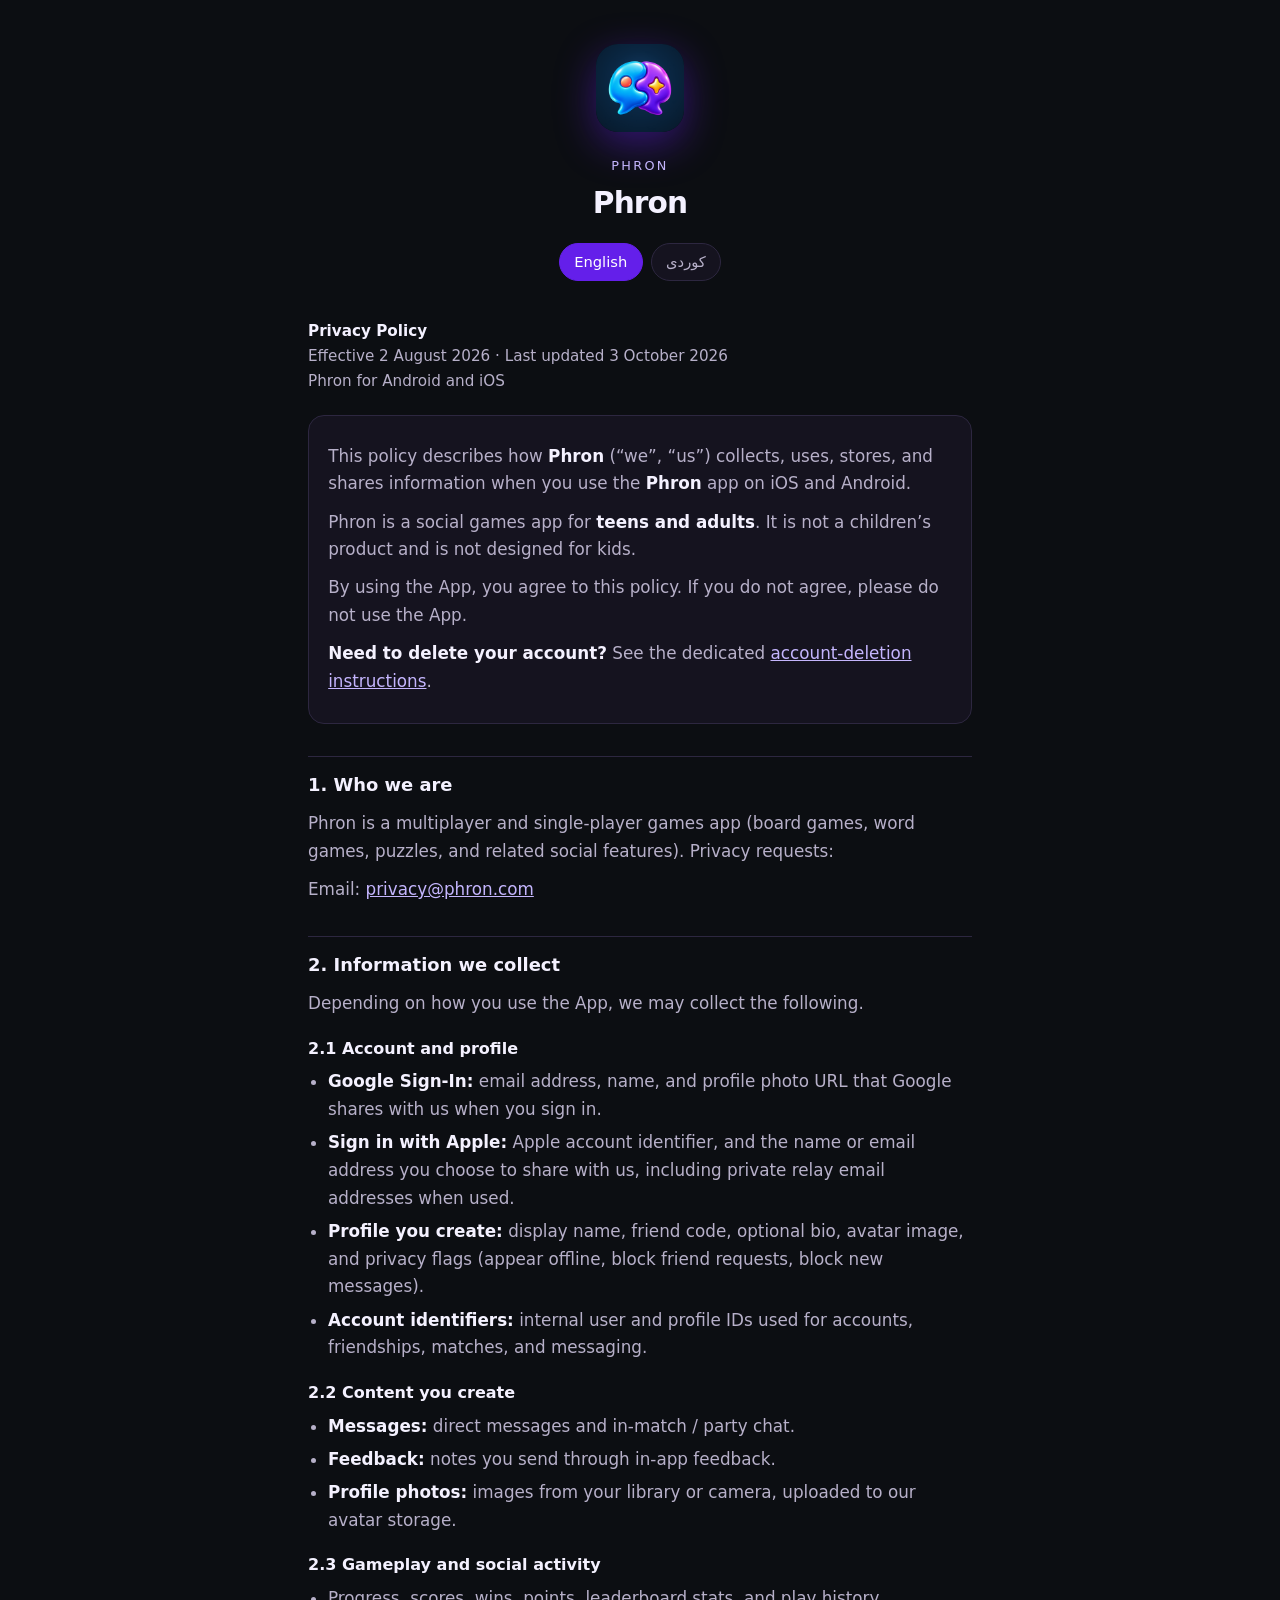
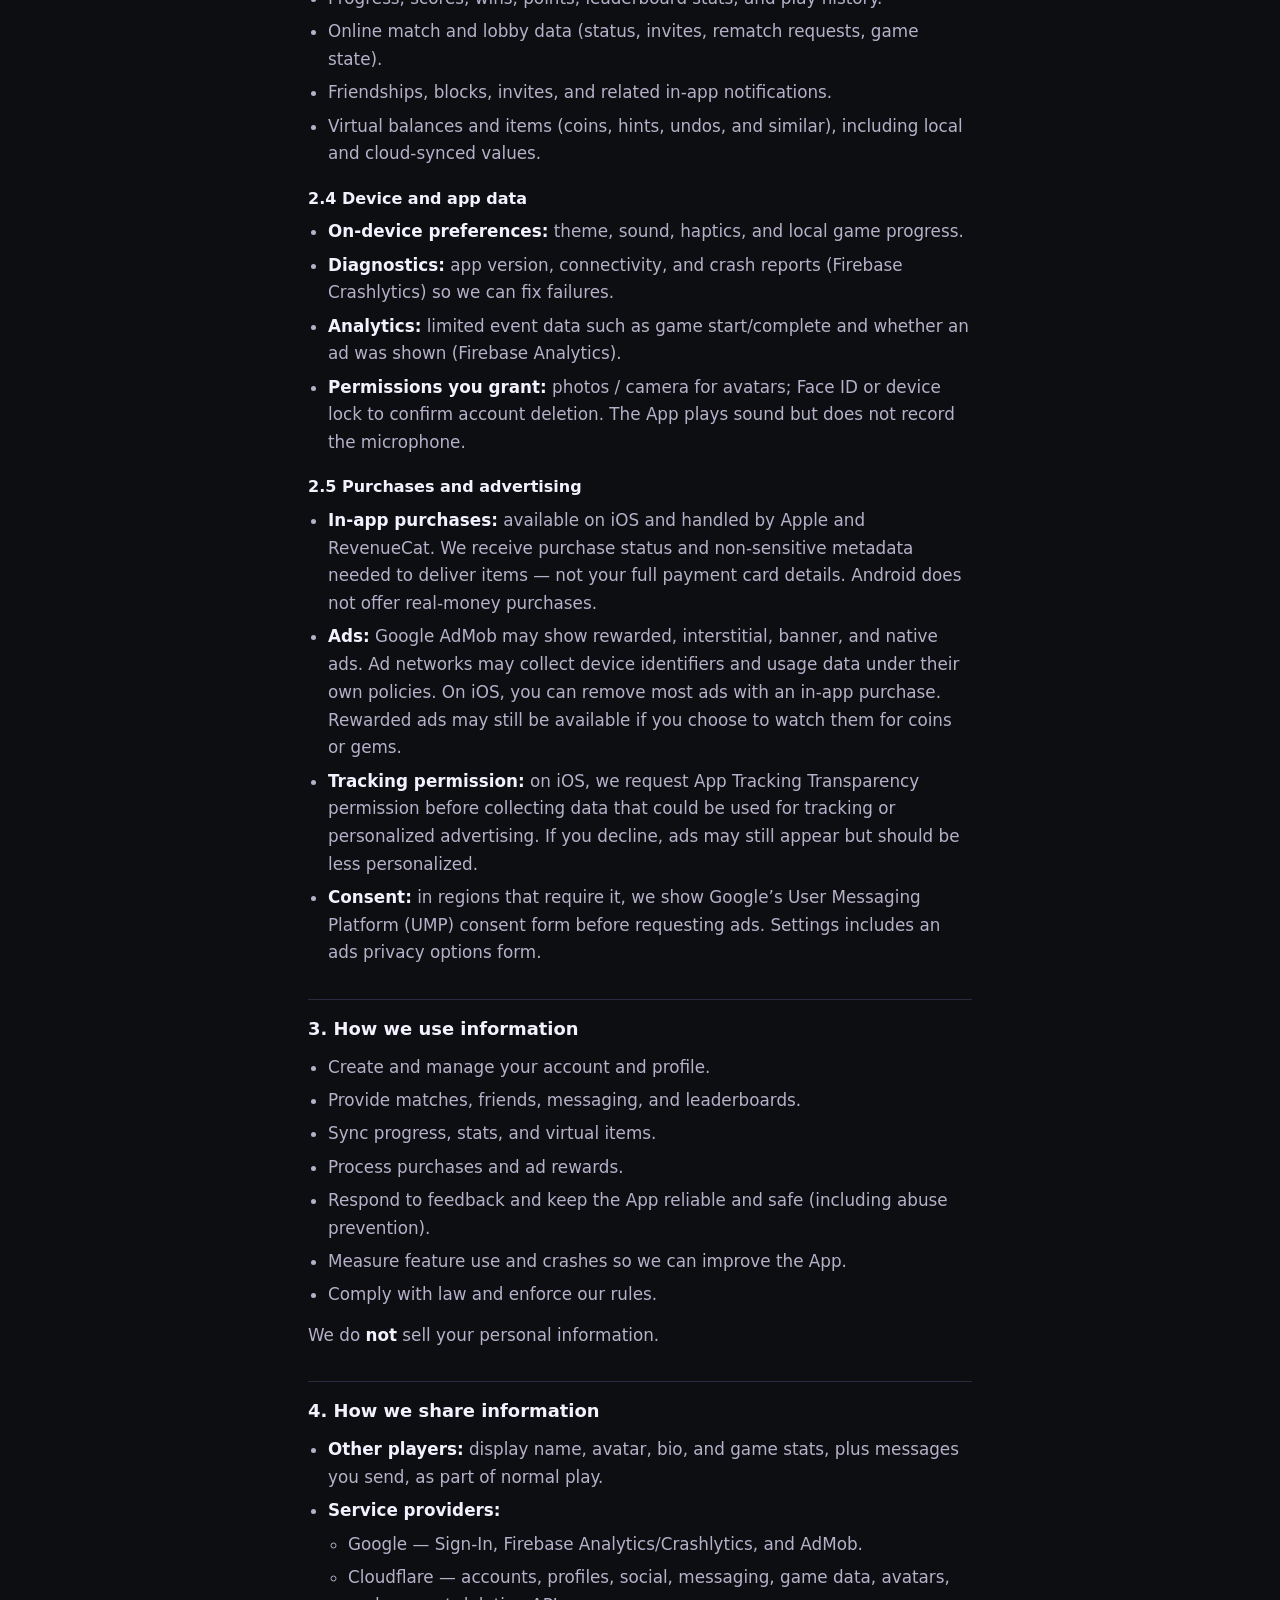
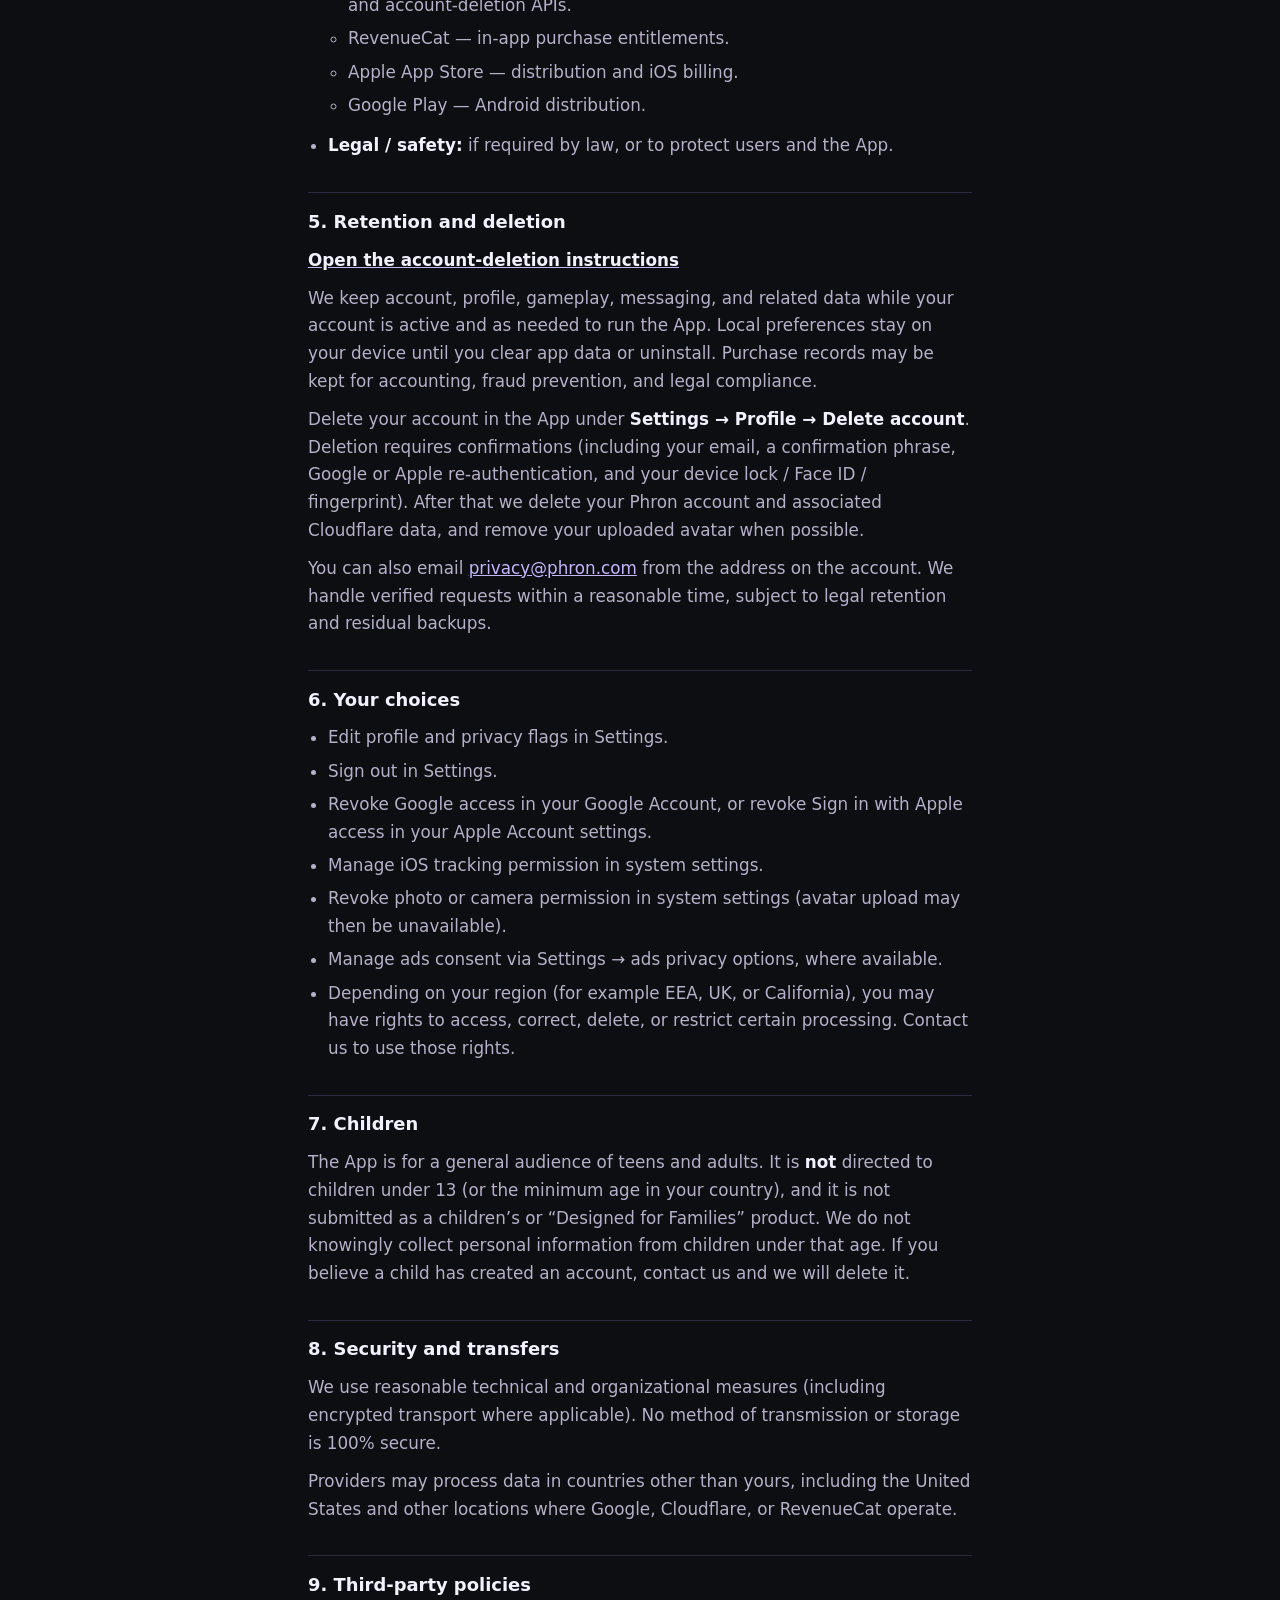
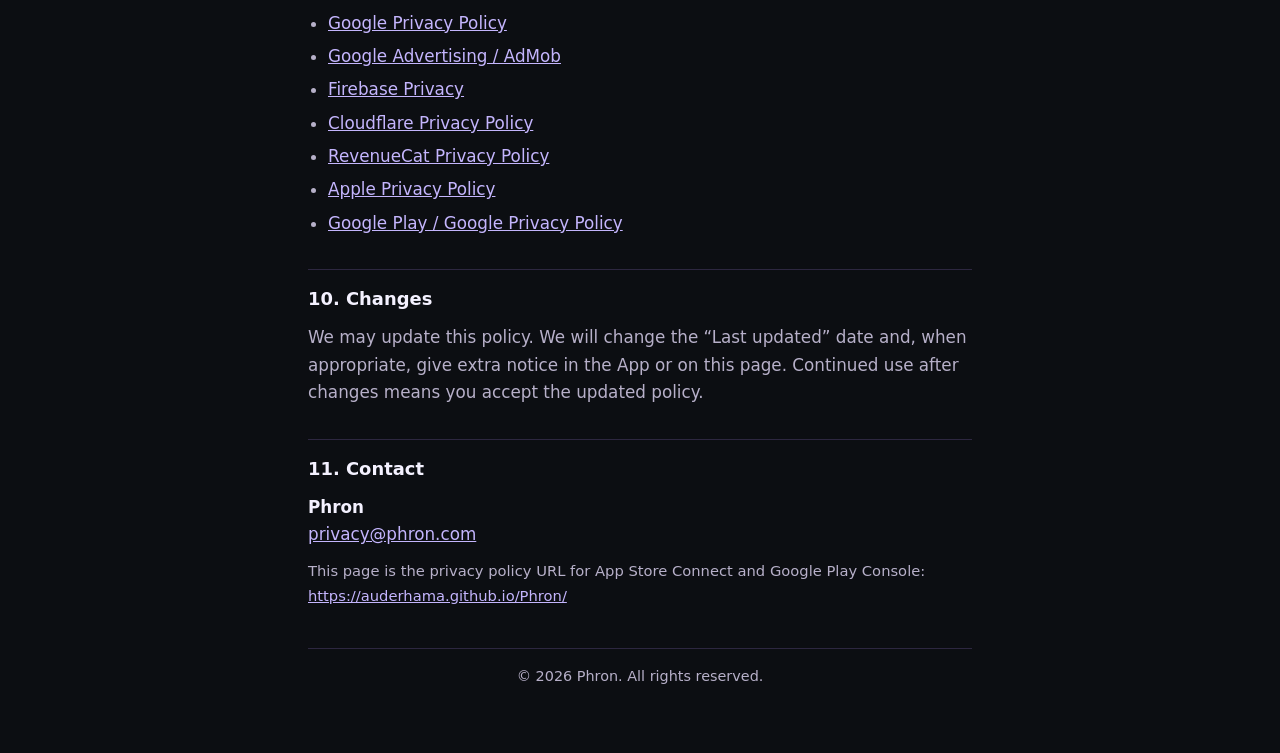
==== docs/index.html @ 78b6ec86 "Publish Phron public site and privacy information" ====
<!DOCTYPE html>
<html lang="en">
<head>
  <meta charset="utf-8" />
  <meta name="viewport" content="width=device-width, initial-scale=1" />
  <title>Privacy Policy — Phron</title>
  <meta name="description" content="Privacy Policy for the Phron mobile app." />
  <link rel="icon" href="assets/favicon.png" />
  <style>
    :root {
      --bg: #0c0e12;
      --surface: #15131f;
      --text: #f4f1ff;
      --muted: #b7b0c9;
      --accent: #c4b5fd;
      --brand: #641fea;
      --border: #2d2740;
      --max: 44rem;
    }
    * { box-sizing: border-box; }
    html { scroll-behavior: smooth; }
    body {
      margin: 0;
      font-family: system-ui, -apple-system, "Segoe UI", Roboto, Helvetica, Arial, sans-serif;
      background:
        radial-gradient(1200px 500px at 50% -10%, rgba(100, 31, 234, 0.35), transparent 60%),
        var(--bg);
      color: var(--text);
      line-height: 1.65;
      font-size: 1.05rem;
    }
    header {
      text-align: center;
      padding: 2.75rem 1.25rem 0.5rem;
    }
    header img {
      width: 88px;
      height: 88px;
      border-radius: 22px;
      box-shadow: 0 12px 40px rgba(100, 31, 234, 0.45);
    }
    header p.brand {
      margin: 0.9rem 0 0.15rem;
      font-size: 0.8rem;
      letter-spacing: 0.18em;
      text-transform: uppercase;
      color: var(--accent);
    }
    header h1 {
      margin: 0.15rem 0 0.35rem;
      font-size: 1.85rem;
      letter-spacing: -0.03em;
    }
    .lang {
      display: flex;
      justify-content: center;
      gap: 0.5rem;
      margin: 1rem 0 0;
    }
    .lang button {
      appearance: none;
      border: 1px solid var(--border);
      background: var(--surface);
      color: var(--muted);
      border-radius: 999px;
      padding: 0.35rem 0.9rem;
      font: inherit;
      font-size: 0.92rem;
      cursor: pointer;
    }
    .lang button[aria-pressed="true"] {
      background: var(--brand);
      border-color: var(--brand);
      color: #fff;
    }
    main {
      max-width: var(--max);
      margin: 0 auto;
      padding: 1.25rem 1.25rem 4rem;
    }
    [lang="ku"] { direction: rtl; }
    h2 {
      font-size: 1.12rem;
      margin: 2rem 0 0.65rem;
      padding-top: 0.85rem;
      border-top: 1px solid var(--border);
    }
    h3 {
      font-size: 1rem;
      margin: 1.1rem 0 0.4rem;
      color: var(--text);
    }
    p, li { color: var(--muted); }
    p { margin: 0.65rem 0; }
    ul { margin: 0.4rem 0 0.8rem; padding-inline-start: 1.25rem; }
    li { margin: 0.35rem 0; }
    strong { color: var(--text); font-weight: 600; }
    a { color: var(--accent); }
    .card {
      background: var(--surface);
      border: 1px solid var(--border);
      border-radius: 16px;
      padding: 1.05rem 1.2rem;
      margin: 1rem 0 1.5rem;
    }
    .meta {
      color: var(--muted);
      font-size: 0.95rem;
      margin-bottom: 1.25rem;
    }
    .store {
      font-size: 0.92rem;
      word-break: break-all;
    }
    footer {
      margin-top: 2.5rem;
      padding-top: 1rem;
      border-top: 1px solid var(--border);
      font-size: 0.9rem;
      color: var(--muted);
      text-align: center;
    }
    .hidden { display: none; }
  </style>
</head>
<body>
  <header>
    <img src="assets/icon.png" alt="Phron" />
    <p class="brand">Phron</p>
    <h1>Phron</h1>
    <div class="lang" role="group" aria-label="Language">
      <button type="button" id="btn-en" aria-pressed="true">English</button>
      <button type="button" id="btn-ku" aria-pressed="false">کوردی</button>
    </div>
  </header>

  <main>
    <article id="en">
      <p class="meta">
        <strong>Privacy Policy</strong><br />
        Effective 2 August 2026 · Last updated 3 October 2026<br />
        Phron for Android and iOS
      </p>

      <div class="card">
        <p>
          This policy describes how <strong>Phron</strong> (“we”, “us”) collects, uses, stores, and shares
          information when you use the <strong>Phron</strong> app on iOS and Android.
        </p>
        <p>
          Phron is a social games app for <strong>teens and adults</strong>. It is not a children’s product
          and is not designed for kids.
        </p>
        <p>
          By using the App, you agree to this policy. If you do not agree, please do not use the App.
        </p>
        <p>
          <strong>Need to delete your account?</strong>
          See the dedicated <a href="delete-account.html">account-deletion instructions</a>.
        </p>
      </div>

      <h2>1. Who we are</h2>
      <p>
        Phron is a multiplayer and single-player games app (board games, word games, puzzles, and related social features).
        Privacy requests:
      </p>
      <p>Email: <a href="mailto:privacy@phron.com">privacy@phron.com</a></p>

      <h2>2. Information we collect</h2>
      <p>Depending on how you use the App, we may collect the following.</p>

      <h3>2.1 Account and profile</h3>
      <ul>
        <li><strong>Google Sign-In:</strong> email address, name, and profile photo URL that Google shares with us when you sign in.</li>
        <li><strong>Sign in with Apple:</strong> Apple account identifier, and the name or email address you choose to share with us, including private relay email addresses when used.</li>
        <li><strong>Profile you create:</strong> display name, friend code, optional bio, avatar image, and privacy flags (appear offline, block friend requests, block new messages).</li>
        <li><strong>Account identifiers:</strong> internal user and profile IDs used for accounts, friendships, matches, and messaging.</li>
      </ul>

      <h3>2.2 Content you create</h3>
      <ul>
        <li><strong>Messages:</strong> direct messages and in-match / party chat.</li>
        <li><strong>Feedback:</strong> notes you send through in-app feedback.</li>
        <li><strong>Profile photos:</strong> images from your library or camera, uploaded to our avatar storage.</li>
      </ul>

      <h3>2.3 Gameplay and social activity</h3>
      <ul>
        <li>Progress, scores, wins, points, leaderboard stats, and play history.</li>
        <li>Online match and lobby data (status, invites, rematch requests, game state).</li>
        <li>Friendships, blocks, invites, and related in-app notifications.</li>
        <li>Virtual balances and items (coins, hints, undos, and similar), including local and cloud-synced values.</li>
      </ul>

      <h3>2.4 Device and app data</h3>
      <ul>
        <li><strong>On-device preferences:</strong> theme, sound, haptics, and local game progress.</li>
        <li><strong>Diagnostics:</strong> app version, connectivity, and crash reports (Firebase Crashlytics) so we can fix failures.</li>
        <li><strong>Analytics:</strong> limited event data such as game start/complete and whether an ad was shown (Firebase Analytics).</li>
        <li><strong>Permissions you grant:</strong> photos / camera for avatars; Face ID or device lock to confirm account deletion. The App plays sound but does not record the microphone.</li>
      </ul>

      <h3>2.5 Purchases and advertising</h3>
      <ul>
        <li><strong>In-app purchases:</strong> available on iOS and handled by Apple and RevenueCat. We receive purchase status and non-sensitive metadata needed to deliver items — not your full payment card details. Android does not offer real-money purchases.</li>
        <li><strong>Ads:</strong> Google AdMob may show rewarded, interstitial, banner, and native ads. Ad networks may collect device identifiers and usage data under their own policies. On iOS, you can remove most ads with an in-app purchase. Rewarded ads may still be available if you choose to watch them for coins or gems.</li>
        <li><strong>Tracking permission:</strong> on iOS, we request App Tracking Transparency permission before collecting data that could be used for tracking or personalized advertising. If you decline, ads may still appear but should be less personalized.</li>
        <li><strong>Consent:</strong> in regions that require it, we show Google’s User Messaging Platform (UMP) consent form before requesting ads. Settings includes an ads privacy options form.</li>
      </ul>

      <h2>3. How we use information</h2>
      <ul>
        <li>Create and manage your account and profile.</li>
        <li>Provide matches, friends, messaging, and leaderboards.</li>
        <li>Sync progress, stats, and virtual items.</li>
        <li>Process purchases and ad rewards.</li>
        <li>Respond to feedback and keep the App reliable and safe (including abuse prevention).</li>
        <li>Measure feature use and crashes so we can improve the App.</li>
        <li>Comply with law and enforce our rules.</li>
      </ul>
      <p>We do <strong>not</strong> sell your personal information.</p>

      <h2>4. How we share information</h2>
      <ul>
        <li><strong>Other players:</strong> display name, avatar, bio, and game stats, plus messages you send, as part of normal play.</li>
        <li><strong>Service providers:</strong>
          <ul>
            <li>Google — Sign-In, Firebase Analytics/Crashlytics, and AdMob.</li>
            <li>Cloudflare — accounts, profiles, social, messaging, game data, avatars, and account-deletion APIs.</li>
            <li>RevenueCat — in-app purchase entitlements.</li>
            <li>Apple App Store — distribution and iOS billing.</li>
            <li>Google Play — Android distribution.</li>
          </ul>
        </li>
        <li><strong>Legal / safety:</strong> if required by law, or to protect users and the App.</li>
      </ul>

      <h2 id="account-deletion">5. Retention and deletion</h2>
      <p><a href="delete-account.html"><strong>Open the account-deletion instructions</strong></a></p>
      <p>
        We keep account, profile, gameplay, messaging, and related data while your account is active and as needed to run the App.
        Local preferences stay on your device until you clear app data or uninstall.
        Purchase records may be kept for accounting, fraud prevention, and legal compliance.
      </p>
      <p>
        Delete your account in the App under <strong>Settings → Profile → Delete account</strong>.
        Deletion requires confirmations (including your email, a confirmation phrase, Google or Apple re-authentication, and your device lock / Face ID / fingerprint).
        After that we delete your Phron account and associated Cloudflare data, and remove your uploaded avatar when possible.
      </p>
      <p>
        You can also email <a href="mailto:privacy@phron.com">privacy@phron.com</a> from the address on the account.
        We handle verified requests within a reasonable time, subject to legal retention and residual backups.
      </p>

      <h2>6. Your choices</h2>
      <ul>
        <li>Edit profile and privacy flags in Settings.</li>
        <li>Sign out in Settings.</li>
        <li>Revoke Google access in your Google Account, or revoke Sign in with Apple access in your Apple Account settings.</li>
        <li>Manage iOS tracking permission in system settings.</li>
        <li>Revoke photo or camera permission in system settings (avatar upload may then be unavailable).</li>
        <li>Manage ads consent via Settings → ads privacy options, where available.</li>
        <li>Depending on your region (for example EEA, UK, or California), you may have rights to access, correct, delete, or restrict certain processing. Contact us to use those rights.</li>
      </ul>

      <h2>7. Children</h2>
      <p>
        The App is for a general audience of teens and adults. It is <strong>not</strong> directed to children under 13
        (or the minimum age in your country), and it is not submitted as a children’s or “Designed for Families” product.
        We do not knowingly collect personal information from children under that age.
        If you believe a child has created an account, contact us and we will delete it.
      </p>

      <h2>8. Security and transfers</h2>
      <p>
        We use reasonable technical and organizational measures (including encrypted transport where applicable).
        No method of transmission or storage is 100% secure.
      </p>
      <p>
        Providers may process data in countries other than yours, including the United States and other locations
        where Google, Cloudflare, or RevenueCat operate.
      </p>

      <h2>9. Third-party policies</h2>
      <ul>
        <li><a href="https://policies.google.com/privacy" rel="noopener noreferrer" target="_blank">Google Privacy Policy</a></li>
        <li><a href="https://policies.google.com/technologies/ads" rel="noopener noreferrer" target="_blank">Google Advertising / AdMob</a></li>
        <li><a href="https://firebase.google.com/support/privacy" rel="noopener noreferrer" target="_blank">Firebase Privacy</a></li>
        <li><a href="https://www.cloudflare.com/privacypolicy/" rel="noopener noreferrer" target="_blank">Cloudflare Privacy Policy</a></li>
        <li><a href="https://www.revenuecat.com/privacy" rel="noopener noreferrer" target="_blank">RevenueCat Privacy Policy</a></li>
        <li><a href="https://www.apple.com/legal/privacy/" rel="noopener noreferrer" target="_blank">Apple Privacy Policy</a></li>
        <li><a href="https://policies.google.com/privacy" rel="noopener noreferrer" target="_blank">Google Play / Google Privacy Policy</a></li>
      </ul>

      <h2>10. Changes</h2>
      <p>
        We may update this policy. We will change the “Last updated” date and, when appropriate, give extra notice in the App or on this page.
        Continued use after changes means you accept the updated policy.
      </p>

      <h2 id="contact">11. Contact</h2>
      <p>
        <strong>Phron</strong><br />
        <a href="mailto:privacy@phron.com">privacy@phron.com</a>
      </p>
      <p class="store">
        This page is the privacy policy URL for App Store Connect and Google Play Console:
        <br /><a href="https://auderhama.github.io/Phron/">https://auderhama.github.io/Phron/</a>
      </p>
    </article>

    <article id="ku" class="hidden" lang="ku">
      <p class="meta">
        <strong>سیاسەتی تایبەتمەندی</strong><br />
        بەرکەوتن ٢ی ئاب ٢٠٢٦ · دوایین نوێکردنەوە ٣ی تشرینی یەکەمی ٢٠٢٦<br />
        Phron بۆ ئەندرۆید و ئایئۆئێس
      </p>

      <div class="card">
        <p>
          ئەم سیاسەتە ڕوونی دەکاتەوە <strong>Phron</strong> چۆن زانیاری کۆدەکاتەوە، بەکاری دەهێنێت، هەڵیدەگرێت و هاوبەشی پێدەکات
          کاتێک تۆ ئەپی <strong>Phron</strong> لەسەر ئایئۆئێس و ئەندرۆید بەکاردەهێنیت.
        </p>
        <p>
          Phron یارییەکی کۆمەڵایەتییە بۆ <strong>گەنجان و پێگەیشتووان</strong>. بەرهەمی منداڵان نییە.
        </p>
        <p>بە بەکارهێنانی ئەپەکە، لەگەڵ ئەم سیاسەتە ڕازیت. ئەگەر ڕازی نیت، تکایە بەکاری مەهێنە.</p>
      </div>

      <h2>١. ئێمە کێین</h2>
      <p>
        Phron ئەپێکی یاری فرەکەسی و تاکەکەسییە (یاری تەختە، وشە، مەتەڵ، و تایبەتمەندی کۆمەڵایەتی).
        بۆ داواکاری تایبەتمەندی:
      </p>
      <p>ئیمەیڵ: <a href="mailto:privacy@phron.com">privacy@phron.com</a></p>

      <h2>٢. چ زانیارییەک کۆدەکەینەوە</h2>
      <ul>
        <li><strong>چوونەژوورەوە بە گووگڵ یان ئەپڵ:</strong> ئیمەیڵ، ناو، و ناسێنەری هەژمار کە ئەو خزمەتگوزارییە پێمان دەدات.</li>
        <li><strong>پڕۆفایل:</strong> ناوی پیشاندان، کۆدی هاوڕێ، بایۆ، وێنە، و هەڵبژاردەی تایبەتمەندی.</li>
        <li><strong>نامە و یاری:</strong> چات، ئاست، خاڵ، دۆستایەتی، و باری ئابووری ناو ئەپ.</li>
        <li><strong>ئامێر:</strong> ڕێکخستنی ناوخۆیی، وەشانی ئەپ، ڕاپۆرتی داخستنی لەناکاو، و ڕووداوی شیکاری.</li>
        <li><strong>کڕین و ڕیکلام:</strong> دۆخی کڕینی ئایئۆئێس لە ئەپڵ / RevenueCat. ئەندرۆید کڕینی پارەی ڕاستەقینەی ناو ئەپ نییە. تۆڕی ڕیکلامی گووگڵ (AdMob) لەوانەیە ناسێنەری ئامێر کۆبکاتەوە. لە ئایئۆئێس پێش ڕیکلامی کەسی کراوە داوای مۆڵەتی Tracking دەکەین، و لە هەندێک ناوچە فۆرمی ڕەزامەندی UMP پیشان دەدرێت.</li>
      </ul>
      <p>ئێمە زانیاری کەسیی تۆ <strong>نافرۆشین</strong>.</p>

      <h2>٣. سڕینەوەی هەژمار</h2>
      <p>
        لە ئەپەکەدا: <strong>ڕێکخستنەکان ← پڕۆفایل ← سڕینەوەی هەژمار</strong>.
        دوای دڵنیابوونەوە، هەژماری Phron و داتای پەیوەندیداری Cloudflare دەسڕدرێنەوە، و وێنەی پڕۆفایل تا دەکرێت لادەبرێت.
      </p>
      <p>هەروەها دەتوانیت لە ئیمەیڵی هەژمارەکەوە بنووسیت بۆ <a href="mailto:privacy@phron.com">privacy@phron.com</a>.</p>

      <h2>٤. منداڵان</h2>
      <p>
        ئەپەکە بۆ گەنجان و پێگەیشتووانە، ئاراستەی منداڵانی خوار ١٣ ساڵ ناکرێت، و وەک بەرهەمی منداڵان تۆمار ناکرێت.
        ئەگەر پێت وایە منداڵێک هەژماری دروست کردووە، پەیوەندیمان پێوە بکە بۆ سڕینەوە.
      </p>

      <h2>٥. پەیوەندی</h2>
      <p>
        <strong>Phron</strong><br />
        <a href="mailto:privacy@phron.com">privacy@phron.com</a>
      </p>
    </article>

    <footer>
      © 2026 Phron. All rights reserved.
    </footer>
  </main>

  <script>
    const en = document.getElementById("en");
    const ku = document.getElementById("ku");
    const btnEn = document.getElementById("btn-en");
    const btnKu = document.getElementById("btn-ku");
    function setLang(which) {
      const isKu = which === "ku";
      en.classList.toggle("hidden", isKu);
      ku.classList.toggle("hidden", !isKu);
      document.documentElement.lang = isKu ? "ku" : "en";
      document.documentElement.dir = isKu ? "rtl" : "ltr";
      btnEn.setAttribute("aria-pressed", String(!isKu));
      btnKu.setAttribute("aria-pressed", String(isKu));
    }
    btnEn.addEventListener("click", () => setLang("en"));
    btnKu.addEventListener("click", () => setLang("ku"));
  </script>
</body>
</html>
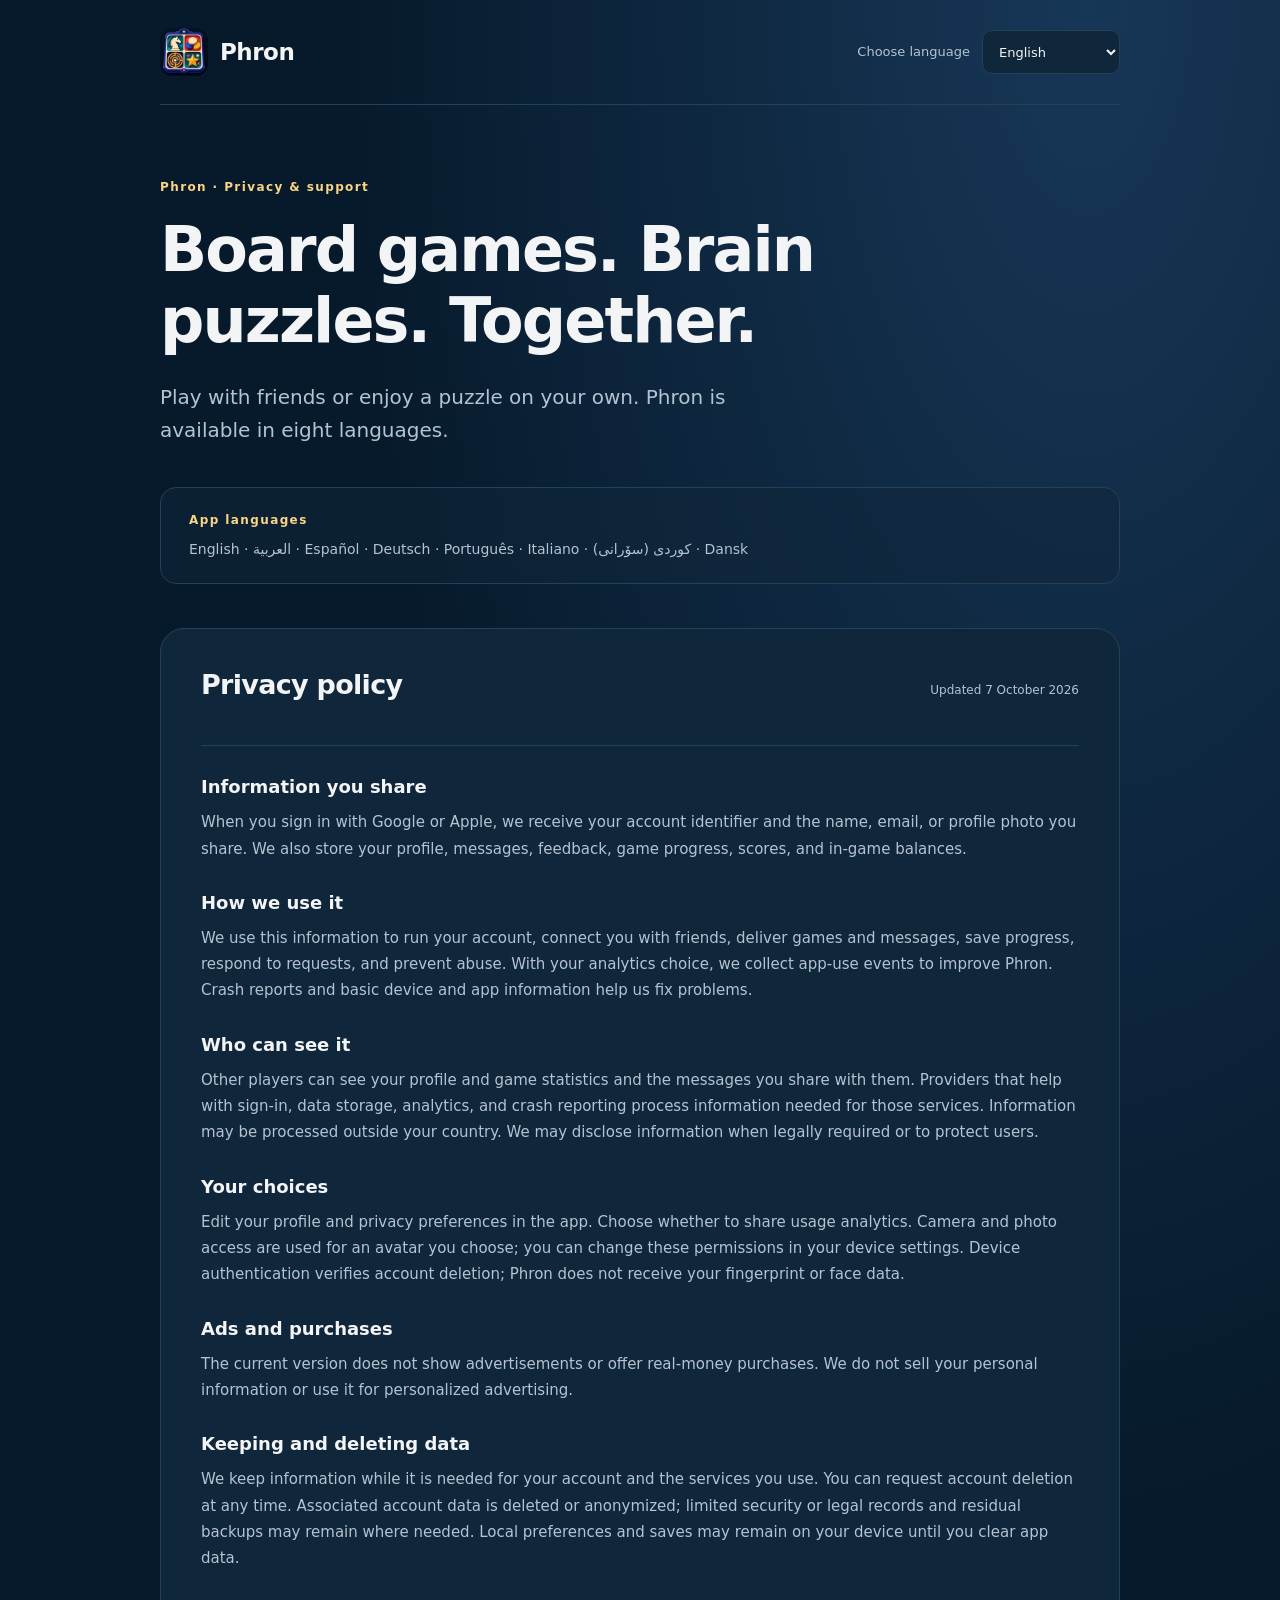
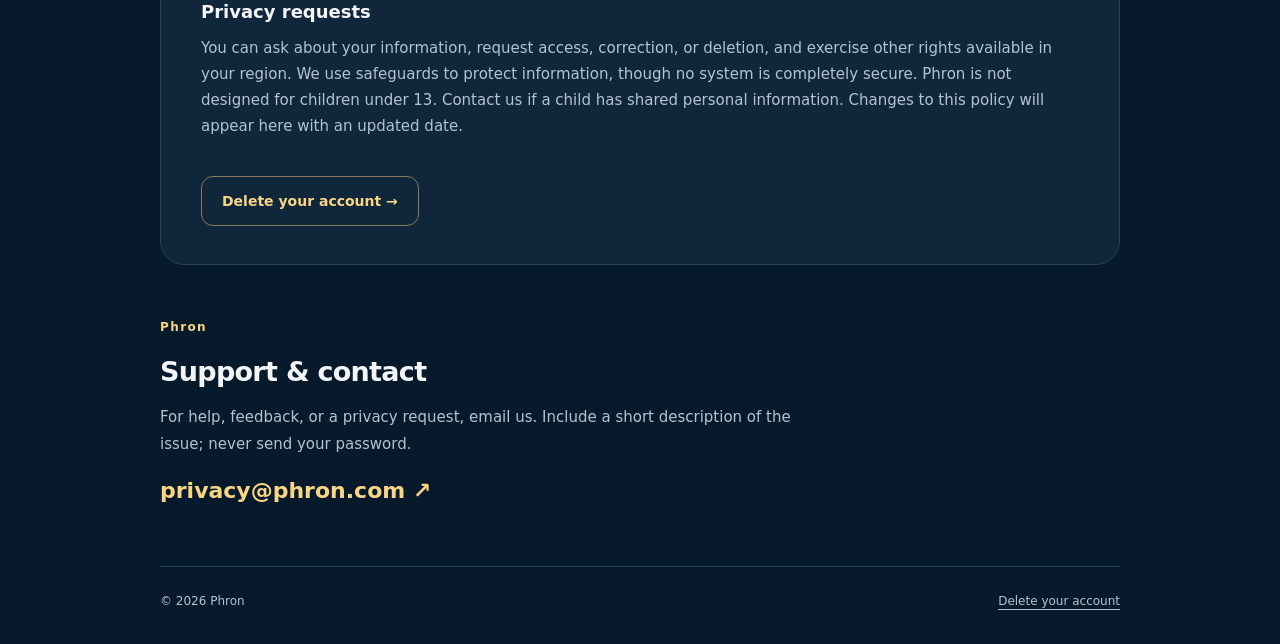
==== commit 519bfa5a: "Rebuild Phron public pages with current privacy details and eight languages" ====
--- a/docs/index.html
+++ b/docs/index.html
@@ -1,391 +1,6 @@
-<!DOCTYPE html>
-<html lang="en">
-<head>
-  <meta charset="utf-8" />
-  <meta name="viewport" content="width=device-width, initial-scale=1" />
-  <title>Privacy Policy — Phron</title>
-  <meta name="description" content="Privacy Policy for the Phron mobile app." />
-  <link rel="icon" href="assets/favicon.png" />
-  <style>
-    :root {
-      --bg: #0c0e12;
-      --surface: #15131f;
-      --text: #f4f1ff;
-      --muted: #b7b0c9;
-      --accent: #c4b5fd;
-      --brand: #641fea;
-      --border: #2d2740;
-      --max: 44rem;
-    }
-    * { box-sizing: border-box; }
-    html { scroll-behavior: smooth; }
-    body {
-      margin: 0;
-      font-family: system-ui, -apple-system, "Segoe UI", Roboto, Helvetica, Arial, sans-serif;
-      background:
-        radial-gradient(1200px 500px at 50% -10%, rgba(100, 31, 234, 0.35), transparent 60%),
-        var(--bg);
-      color: var(--text);
-      line-height: 1.65;
-      font-size: 1.05rem;
-    }
-    header {
-      text-align: center;
-      padding: 2.75rem 1.25rem 0.5rem;
-    }
-    header img {
-      width: 88px;
-      height: 88px;
-      border-radius: 22px;
-      box-shadow: 0 12px 40px rgba(100, 31, 234, 0.45);
-    }
-    header p.brand {
-      margin: 0.9rem 0 0.15rem;
-      font-size: 0.8rem;
-      letter-spacing: 0.18em;
-      text-transform: uppercase;
-      color: var(--accent);
-    }
-    header h1 {
-      margin: 0.15rem 0 0.35rem;
-      font-size: 1.85rem;
-      letter-spacing: -0.03em;
-    }
-    .lang {
-      display: flex;
-      justify-content: center;
-      gap: 0.5rem;
-      margin: 1rem 0 0;
-    }
-    .lang button {
-      appearance: none;
-      border: 1px solid var(--border);
-      background: var(--surface);
-      color: var(--muted);
-      border-radius: 999px;
-      padding: 0.35rem 0.9rem;
-      font: inherit;
-      font-size: 0.92rem;
-      cursor: pointer;
-    }
-    .lang button[aria-pressed="true"] {
-      background: var(--brand);
-      border-color: var(--brand);
-      color: #fff;
-    }
-    main {
-      max-width: var(--max);
-      margin: 0 auto;
-      padding: 1.25rem 1.25rem 4rem;
-    }
-    [lang="ku"] { direction: rtl; }
-    h2 {
-      font-size: 1.12rem;
-      margin: 2rem 0 0.65rem;
-      padding-top: 0.85rem;
-      border-top: 1px solid var(--border);
-    }
-    h3 {
-      font-size: 1rem;
-      margin: 1.1rem 0 0.4rem;
-      color: var(--text);
-    }
-    p, li { color: var(--muted); }
-    p { margin: 0.65rem 0; }
-    ul { margin: 0.4rem 0 0.8rem; padding-inline-start: 1.25rem; }
-    li { margin: 0.35rem 0; }
-    strong { color: var(--text); font-weight: 600; }
-    a { color: var(--accent); }
-    .card {
-      background: var(--surface);
-      border: 1px solid var(--border);
-      border-radius: 16px;
-      padding: 1.05rem 1.2rem;
-      margin: 1rem 0 1.5rem;
-    }
-    .meta {
-      color: var(--muted);
-      font-size: 0.95rem;
-      margin-bottom: 1.25rem;
-    }
-    .store {
-      font-size: 0.92rem;
-      word-break: break-all;
-    }
-    footer {
-      margin-top: 2.5rem;
-      padding-top: 1rem;
-      border-top: 1px solid var(--border);
-      font-size: 0.9rem;
-      color: var(--muted);
-      text-align: center;
-    }
-    .hidden { display: none; }
-  </style>
-</head>
-<body>
-  <header>
-    <img src="assets/icon.png" alt="Phron" />
-    <p class="brand">Phron</p>
-    <h1>Phron</h1>
-    <div class="lang" role="group" aria-label="Language">
-      <button type="button" id="btn-en" aria-pressed="true">English</button>
-      <button type="button" id="btn-ku" aria-pressed="false">کوردی</button>
-    </div>
-  </header>
-
-  <main>
-    <article id="en">
-      <p class="meta">
-        <strong>Privacy Policy</strong><br />
-        Effective 2 August 2026 · Last updated 3 October 2026<br />
-        Phron for Android and iOS
-      </p>
-
-      <div class="card">
-        <p>
-          This policy describes how <strong>Phron</strong> (“we”, “us”) collects, uses, stores, and shares
-          information when you use the <strong>Phron</strong> app on iOS and Android.
-        </p>
-        <p>
-          Phron is a social games app for <strong>teens and adults</strong>. It is not a children’s product
-          and is not designed for kids.
-        </p>
-        <p>
-          By using the App, you agree to this policy. If you do not agree, please do not use the App.
-        </p>
-        <p>
-          <strong>Need to delete your account?</strong>
-          See the dedicated <a href="delete-account.html">account-deletion instructions</a>.
-        </p>
-      </div>
-
-      <h2>1. Who we are</h2>
-      <p>
-        Phron is a multiplayer and single-player games app (board games, word games, puzzles, and related social features).
-        Privacy requests:
-      </p>
-      <p>Email: <a href="mailto:privacy@phron.com">privacy@phron.com</a></p>
-
-      <h2>2. Information we collect</h2>
-      <p>Depending on how you use the App, we may collect the following.</p>
-
-      <h3>2.1 Account and profile</h3>
-      <ul>
-        <li><strong>Google Sign-In:</strong> email address, name, and profile photo URL that Google shares with us when you sign in.</li>
-        <li><strong>Sign in with Apple:</strong> Apple account identifier, and the name or email address you choose to share with us, including private relay email addresses when used.</li>
-        <li><strong>Profile you create:</strong> display name, friend code, optional bio, avatar image, and privacy flags (appear offline, block friend requests, block new messages).</li>
-        <li><strong>Account identifiers:</strong> internal user and profile IDs used for accounts, friendships, matches, and messaging.</li>
-      </ul>
-
-      <h3>2.2 Content you create</h3>
-      <ul>
-        <li><strong>Messages:</strong> direct messages and in-match / party chat.</li>
-        <li><strong>Feedback:</strong> notes you send through in-app feedback.</li>
-        <li><strong>Profile photos:</strong> images from your library or camera, uploaded to our avatar storage.</li>
-      </ul>
-
-      <h3>2.3 Gameplay and social activity</h3>
-      <ul>
-        <li>Progress, scores, wins, points, leaderboard stats, and play history.</li>
-        <li>Online match and lobby data (status, invites, rematch requests, game state).</li>
-        <li>Friendships, blocks, invites, and related in-app notifications.</li>
-        <li>Virtual balances and items (coins, hints, undos, and similar), including local and cloud-synced values.</li>
-      </ul>
-
-      <h3>2.4 Device and app data</h3>
-      <ul>
-        <li><strong>On-device preferences:</strong> theme, sound, haptics, and local game progress.</li>
-        <li><strong>Diagnostics:</strong> app version, connectivity, and crash reports (Firebase Crashlytics) so we can fix failures.</li>
-        <li><strong>Analytics:</strong> limited event data such as game start/complete and whether an ad was shown (Firebase Analytics).</li>
-        <li><strong>Permissions you grant:</strong> photos / camera for avatars; Face ID or device lock to confirm account deletion. The App plays sound but does not record the microphone.</li>
-      </ul>
-
-      <h3>2.5 Purchases and advertising</h3>
-      <ul>
-        <li><strong>In-app purchases:</strong> available on iOS and handled by Apple and RevenueCat. We receive purchase status and non-sensitive metadata needed to deliver items — not your full payment card details. Android does not offer real-money purchases.</li>
-        <li><strong>Ads:</strong> Google AdMob may show rewarded, interstitial, banner, and native ads. Ad networks may collect device identifiers and usage data under their own policies. On iOS, you can remove most ads with an in-app purchase. Rewarded ads may still be available if you choose to watch them for coins or gems.</li>
-        <li><strong>Tracking permission:</strong> on iOS, we request App Tracking Transparency permission before collecting data that could be used for tracking or personalized advertising. If you decline, ads may still appear but should be less personalized.</li>
-        <li><strong>Consent:</strong> in regions that require it, we show Google’s User Messaging Platform (UMP) consent form before requesting ads. Settings includes an ads privacy options form.</li>
-      </ul>
-
-      <h2>3. How we use information</h2>
-      <ul>
-        <li>Create and manage your account and profile.</li>
-        <li>Provide matches, friends, messaging, and leaderboards.</li>
-        <li>Sync progress, stats, and virtual items.</li>
-        <li>Process purchases and ad rewards.</li>
-        <li>Respond to feedback and keep the App reliable and safe (including abuse prevention).</li>
-        <li>Measure feature use and crashes so we can improve the App.</li>
-        <li>Comply with law and enforce our rules.</li>
-      </ul>
-      <p>We do <strong>not</strong> sell your personal information.</p>
-
-      <h2>4. How we share information</h2>
-      <ul>
-        <li><strong>Other players:</strong> display name, avatar, bio, and game stats, plus messages you send, as part of normal play.</li>
-        <li><strong>Service providers:</strong>
-          <ul>
-            <li>Google — Sign-In, Firebase Analytics/Crashlytics, and AdMob.</li>
-            <li>Cloudflare — accounts, profiles, social, messaging, game data, avatars, and account-deletion APIs.</li>
-            <li>RevenueCat — in-app purchase entitlements.</li>
-            <li>Apple App Store — distribution and iOS billing.</li>
-            <li>Google Play — Android distribution.</li>
-          </ul>
-        </li>
-        <li><strong>Legal / safety:</strong> if required by law, or to protect users and the App.</li>
-      </ul>
-
-      <h2 id="account-deletion">5. Retention and deletion</h2>
-      <p><a href="delete-account.html"><strong>Open the account-deletion instructions</strong></a></p>
-      <p>
-        We keep account, profile, gameplay, messaging, and related data while your account is active and as needed to run the App.
-        Local preferences stay on your device until you clear app data or uninstall.
-        Purchase records may be kept for accounting, fraud prevention, and legal compliance.
-      </p>
-      <p>
-        Delete your account in the App under <strong>Settings → Profile → Delete account</strong>.
-        Deletion requires confirmations (including your email, a confirmation phrase, Google or Apple re-authentication, and your device lock / Face ID / fingerprint).
-        After that we delete your Phron account and associated Cloudflare data, and remove your uploaded avatar when possible.
-      </p>
-      <p>
-        You can also email <a href="mailto:privacy@phron.com">privacy@phron.com</a> from the address on the account.
-        We handle verified requests within a reasonable time, subject to legal retention and residual backups.
-      </p>
-
-      <h2>6. Your choices</h2>
-      <ul>
-        <li>Edit profile and privacy flags in Settings.</li>
-        <li>Sign out in Settings.</li>
-        <li>Revoke Google access in your Google Account, or revoke Sign in with Apple access in your Apple Account settings.</li>
-        <li>Manage iOS tracking permission in system settings.</li>
-        <li>Revoke photo or camera permission in system settings (avatar upload may then be unavailable).</li>
-        <li>Manage ads consent via Settings → ads privacy options, where available.</li>
-        <li>Depending on your region (for example EEA, UK, or California), you may have rights to access, correct, delete, or restrict certain processing. Contact us to use those rights.</li>
-      </ul>
-
-      <h2>7. Children</h2>
-      <p>
-        The App is for a general audience of teens and adults. It is <strong>not</strong> directed to children under 13
-        (or the minimum age in your country), and it is not submitted as a children’s or “Designed for Families” product.
-        We do not knowingly collect personal information from children under that age.
-        If you believe a child has created an account, contact us and we will delete it.
-      </p>
-
-      <h2>8. Security and transfers</h2>
-      <p>
-        We use reasonable technical and organizational measures (including encrypted transport where applicable).
-        No method of transmission or storage is 100% secure.
-      </p>
-      <p>
-        Providers may process data in countries other than yours, including the United States and other locations
-        where Google, Cloudflare, or RevenueCat operate.
-      </p>
-
-      <h2>9. Third-party policies</h2>
-      <ul>
-        <li><a href="https://policies.google.com/privacy" rel="noopener noreferrer" target="_blank">Google Privacy Policy</a></li>
-        <li><a href="https://policies.google.com/technologies/ads" rel="noopener noreferrer" target="_blank">Google Advertising / AdMob</a></li>
-        <li><a href="https://firebase.google.com/support/privacy" rel="noopener noreferrer" target="_blank">Firebase Privacy</a></li>
-        <li><a href="https://www.cloudflare.com/privacypolicy/" rel="noopener noreferrer" target="_blank">Cloudflare Privacy Policy</a></li>
-        <li><a href="https://www.revenuecat.com/privacy" rel="noopener noreferrer" target="_blank">RevenueCat Privacy Policy</a></li>
-        <li><a href="https://www.apple.com/legal/privacy/" rel="noopener noreferrer" target="_blank">Apple Privacy Policy</a></li>
-        <li><a href="https://policies.google.com/privacy" rel="noopener noreferrer" target="_blank">Google Play / Google Privacy Policy</a></li>
-      </ul>
-
-      <h2>10. Changes</h2>
-      <p>
-        We may update this policy. We will change the “Last updated” date and, when appropriate, give extra notice in the App or on this page.
-        Continued use after changes means you accept the updated policy.
-      </p>
-
-      <h2 id="contact">11. Contact</h2>
-      <p>
-        <strong>Phron</strong><br />
-        <a href="mailto:privacy@phron.com">privacy@phron.com</a>
-      </p>
-      <p class="store">
-        This page is the privacy policy URL for App Store Connect and Google Play Console:
-        <br /><a href="https://auderhama.github.io/Phron/">https://auderhama.github.io/Phron/</a>
-      </p>
-    </article>
-
-    <article id="ku" class="hidden" lang="ku">
-      <p class="meta">
-        <strong>سیاسەتی تایبەتمەندی</strong><br />
-        بەرکەوتن ٢ی ئاب ٢٠٢٦ · دوایین نوێکردنەوە ٣ی تشرینی یەکەمی ٢٠٢٦<br />
-        Phron بۆ ئەندرۆید و ئایئۆئێس
-      </p>
-
-      <div class="card">
-        <p>
-          ئەم سیاسەتە ڕوونی دەکاتەوە <strong>Phron</strong> چۆن زانیاری کۆدەکاتەوە، بەکاری دەهێنێت، هەڵیدەگرێت و هاوبەشی پێدەکات
-          کاتێک تۆ ئەپی <strong>Phron</strong> لەسەر ئایئۆئێس و ئەندرۆید بەکاردەهێنیت.
-        </p>
-        <p>
-          Phron یارییەکی کۆمەڵایەتییە بۆ <strong>گەنجان و پێگەیشتووان</strong>. بەرهەمی منداڵان نییە.
-        </p>
-        <p>بە بەکارهێنانی ئەپەکە، لەگەڵ ئەم سیاسەتە ڕازیت. ئەگەر ڕازی نیت، تکایە بەکاری مەهێنە.</p>
-      </div>
-
-      <h2>١. ئێمە کێین</h2>
-      <p>
-        Phron ئەپێکی یاری فرەکەسی و تاکەکەسییە (یاری تەختە، وشە، مەتەڵ، و تایبەتمەندی کۆمەڵایەتی).
-        بۆ داواکاری تایبەتمەندی:
-      </p>
-      <p>ئیمەیڵ: <a href="mailto:privacy@phron.com">privacy@phron.com</a></p>
-
-      <h2>٢. چ زانیارییەک کۆدەکەینەوە</h2>
-      <ul>
-        <li><strong>چوونەژوورەوە بە گووگڵ یان ئەپڵ:</strong> ئیمەیڵ، ناو، و ناسێنەری هەژمار کە ئەو خزمەتگوزارییە پێمان دەدات.</li>
-        <li><strong>پڕۆفایل:</strong> ناوی پیشاندان، کۆدی هاوڕێ، بایۆ، وێنە، و هەڵبژاردەی تایبەتمەندی.</li>
-        <li><strong>نامە و یاری:</strong> چات، ئاست، خاڵ، دۆستایەتی، و باری ئابووری ناو ئەپ.</li>
-        <li><strong>ئامێر:</strong> ڕێکخستنی ناوخۆیی، وەشانی ئەپ، ڕاپۆرتی داخستنی لەناکاو، و ڕووداوی شیکاری.</li>
-        <li><strong>کڕین و ڕیکلام:</strong> دۆخی کڕینی ئایئۆئێس لە ئەپڵ / RevenueCat. ئەندرۆید کڕینی پارەی ڕاستەقینەی ناو ئەپ نییە. تۆڕی ڕیکلامی گووگڵ (AdMob) لەوانەیە ناسێنەری ئامێر کۆبکاتەوە. لە ئایئۆئێس پێش ڕیکلامی کەسی کراوە داوای مۆڵەتی Tracking دەکەین، و لە هەندێک ناوچە فۆرمی ڕەزامەندی UMP پیشان دەدرێت.</li>
-      </ul>
-      <p>ئێمە زانیاری کەسیی تۆ <strong>نافرۆشین</strong>.</p>
-
-      <h2>٣. سڕینەوەی هەژمار</h2>
-      <p>
-        لە ئەپەکەدا: <strong>ڕێکخستنەکان ← پڕۆفایل ← سڕینەوەی هەژمار</strong>.
-        دوای دڵنیابوونەوە، هەژماری Phron و داتای پەیوەندیداری Cloudflare دەسڕدرێنەوە، و وێنەی پڕۆفایل تا دەکرێت لادەبرێت.
-      </p>
-      <p>هەروەها دەتوانیت لە ئیمەیڵی هەژمارەکەوە بنووسیت بۆ <a href="mailto:privacy@phron.com">privacy@phron.com</a>.</p>
-
-      <h2>٤. منداڵان</h2>
-      <p>
-        ئەپەکە بۆ گەنجان و پێگەیشتووانە، ئاراستەی منداڵانی خوار ١٣ ساڵ ناکرێت، و وەک بەرهەمی منداڵان تۆمار ناکرێت.
-        ئەگەر پێت وایە منداڵێک هەژماری دروست کردووە، پەیوەندیمان پێوە بکە بۆ سڕینەوە.
-      </p>
-
-      <h2>٥. پەیوەندی</h2>
-      <p>
-        <strong>Phron</strong><br />
-        <a href="mailto:privacy@phron.com">privacy@phron.com</a>
-      </p>
-    </article>
-
-    <footer>
-      © 2026 Phron. All rights reserved.
-    </footer>
-  </main>
-
-  <script>
-    const en = document.getElementById("en");
-    const ku = document.getElementById("ku");
-    const btnEn = document.getElementById("btn-en");
-    const btnKu = document.getElementById("btn-ku");
-    function setLang(which) {
-      const isKu = which === "ku";
-      en.classList.toggle("hidden", isKu);
-      ku.classList.toggle("hidden", !isKu);
-      document.documentElement.lang = isKu ? "ku" : "en";
-      document.documentElement.dir = isKu ? "rtl" : "ltr";
-      btnEn.setAttribute("aria-pressed", String(!isKu));
-      btnKu.setAttribute("aria-pressed", String(isKu));
-    }
-    btnEn.addEventListener("click", () => setLang("en"));
-    btnKu.addEventListener("click", () => setLang("ku"));
-  </script>
-</body>
-</html>
+<!doctype html>
+<html lang="en"><head><meta charset="utf-8"><meta name="viewport" content="width=device-width,initial-scale=1">
+<title>Privacy & support — Phron</title>
+<meta name="description" content="Phron privacy policy, support, and account deletion. Available in eight languages.">
+<meta name="theme-color" content="#071a2c"><link rel="icon" href="assets/favicon.png?v=20261007"><link rel="stylesheet" href="style.css"><script src="site.js" defer></script></head>
+<body><a class="skip" href="#main">Skip to content</a><div class="shell"><nav class="topbar" aria-label="Main navigation"><a class="brand" href="./"><img src="assets/icon.png?v=20261007" width="48" height="48" alt=""><span>Phron</span></a><label class="language-picker"><span id="language-label">Choose language</span><select id="language" aria-labelledby="language-label"><option value="en">English</option><option value="ar">العربية</option><option value="es">Español</option><option value="de">Deutsch</option><option value="pt">Português</option><option value="it">Italiano</option><option value="ckb">کوردی (سۆرانی)</option><option value="da">Dansk</option></select></label></nav><main id="main"><article lang="en" dir="ltr" data-language="en"><header class="hero"><p class="eyebrow">Phron · Privacy &amp; support</p><h1>Board games. Brain puzzles. Together.</h1><p class="intro">Play with friends or enjoy a puzzle on your own. Phron is available in eight languages.</p></header><div class="language-card"><p class="eyebrow">App languages</p><p dir="ltr">English · العربية · Español · Deutsch · Português · Italiano · کوردی (سۆرانی) · Dansk</p></div><section class="policy" aria-labelledby="policy-en"><div class="section-heading"><h2 id="policy-en">Privacy policy</h2><p class="date">Updated 7 October 2026</p></div><section class="topic"><h3>Information you share</h3><p>When you sign in with Google or Apple, we receive your account identifier and the name, email, or profile photo you share. We also store your profile, messages, feedback, game progress, scores, and in-game balances.</p></section><section class="topic"><h3>How we use it</h3><p>We use this information to run your account, connect you with friends, deliver games and messages, save progress, respond to requests, and prevent abuse. With your analytics choice, we collect app-use events to improve Phron. Crash reports and basic device and app information help us fix problems.</p></section><section class="topic"><h3>Who can see it</h3><p>Other players can see your profile and game statistics and the messages you share with them. Providers that help with sign-in, data storage, analytics, and crash reporting process information needed for those services. Information may be processed outside your country. We may disclose information when legally required or to protect users.</p></section><section class="topic"><h3>Your choices</h3><p>Edit your profile and privacy preferences in the app. Choose whether to share usage analytics. Camera and photo access are used for an avatar you choose; you can change these permissions in your device settings. Device authentication verifies account deletion; Phron does not receive your fingerprint or face data.</p></section><section class="topic"><h3>Ads and purchases</h3><p>The current version does not show advertisements or offer real-money purchases. We do not sell your personal information or use it for personalized advertising.</p></section><section class="topic"><h3>Keeping and deleting data</h3><p>We keep information while it is needed for your account and the services you use. You can request account deletion at any time. Associated account data is deleted or anonymized; limited security or legal records and residual backups may remain where needed. Local preferences and saves may remain on your device until you clear app data.</p></section><section class="topic"><h3>Privacy requests</h3><p>You can ask about your information, request access, correction, or deletion, and exercise other rights available in your region. We use safeguards to protect information, though no system is completely secure. Phron is not designed for children under 13. Contact us if a child has shared personal information. Changes to this policy will appear here with an updated date.</p></section><a class="button secondary" href="delete-account.html?lang=en">Delete your account →</a></section><section class="contact" id="contact"><p class="eyebrow">Phron</p><h2>Support &amp; contact</h2><p>For help, feedback, or a privacy request, email us. Include a short description of the issue; never send your password.</p><a class="email" href="mailto:privacy@phron.com">privacy@phron.com ↗</a></section></article><article lang="ar" dir="rtl" data-language="ar" hidden><header class="hero"><p class="eyebrow">Phron · الخصوصية والدعم</p><h1>ألعاب الطاولة. ألغاز ذهنية. معًا.</h1><p class="intro">العب مع أصدقائك أو استمتع بلغز بمفردك. يتوفر Phron بثماني لغات.</p></header><div class="language-card"><p class="eyebrow">لغات التطبيق</p><p dir="ltr">English · العربية · Español · Deutsch · Português · Italiano · کوردی (سۆرانی) · Dansk</p></div><section class="policy" aria-labelledby="policy-ar"><div class="section-heading"><h2 id="policy-ar">سياسة الخصوصية</h2><p class="date">آخر تحديث: 7 أكتوبر 2026</p></div><section class="topic"><h3>المعلومات التي تشاركها</h3><p>عند تسجيل الدخول عبر Google أو Apple، نتلقى معرّف حسابك والاسم أو البريد أو صورة الملف التي تشاركها. نخزن أيضًا ملفك ورسائلك وملاحظاتك وتقدمك ونتائجك وأرصدتك داخل اللعبة.</p></section><section class="topic"><h3>كيف نستخدمها</h3><p>نستخدم المعلومات لتشغيل حسابك وربطك بالأصدقاء وتوفير الألعاب والرسائل وحفظ التقدم والرد على الطلبات ومنع الإساءة. بحسب اختيارك للتحليلات، نجمع أحداث استخدام التطبيق لتحسينه. تساعد تقارير الأعطال ومعلومات الجهاز والتطبيق الأساسية في إصلاح المشكلات.</p></section><section class="topic"><h3>من يمكنه رؤيتها</h3><p>يمكن للاعبين الآخرين رؤية ملفك وإحصاءاتك والرسائل التي تشاركها معهم. يعالج مقدمو تسجيل الدخول والتخزين والتحليلات وتقارير الأعطال المعلومات اللازمة لخدماتهم. قد تعالج المعلومات خارج بلدك، وقد نفصح عنها عند الضرورة القانونية أو لحماية المستخدمين.</p></section><section class="topic"><h3>خياراتك</h3><p>عدّل ملفك وتفضيلات الخصوصية في التطبيق واختر مشاركة تحليلات الاستخدام. تستخدم الكاميرا والصور لصورة شخصية تختارها، ويمكن تغيير الأذونات في إعدادات الجهاز. تُستخدم مصادقة الجهاز لتأكيد الحذف، ولا يتلقى Phron بيانات بصمتك أو وجهك.</p></section><section class="topic"><h3>الإعلانات والمشتريات</h3><p>لا يعرض الإصدار الحالي إعلانات ولا يوفر مشتريات بمال حقيقي. لا نبيع معلوماتك الشخصية ولا نستخدمها للإعلانات المخصصة.</p></section><section class="topic"><h3>الاحتفاظ بالبيانات وحذفها</h3><p>نحتفظ بالمعلومات طالما تلزم لحسابك وخدماتك. يمكنك طلب حذف الحساب في أي وقت. تُحذف البيانات المرتبطة أو تُخفى هويتها، وقد تبقى سجلات أمنية أو قانونية محدودة ونسخ احتياطية عند الحاجة. قد تبقى البيانات المحلية حتى تمسح بيانات التطبيق.</p></section><section class="topic"><h3>طلبات الخصوصية</h3><p>يمكنك الاستفسار عن معلوماتك وطلب الوصول إليها أو تصحيحها أو حذفها وممارسة حقوقك المحلية. نستخدم وسائل حماية، لكن لا يوجد نظام آمن تمامًا. التطبيق غير موجه للأطفال دون 13 عامًا؛ تواصل معنا إذا شارك طفل معلومات شخصية. تظهر تغييرات السياسة هنا بتاريخ محدث.</p></section><a class="button secondary" href="delete-account.html?lang=ar">حذف حسابك →</a></section><section class="contact"><p class="eyebrow">Phron</p><h2>الدعم والتواصل</h2><p>للمساعدة أو الملاحظات أو طلبات الخصوصية، راسلنا مع وصف مختصر للمشكلة. لا ترسل كلمة مرورك.</p><a class="email" href="mailto:privacy@phron.com">privacy@phron.com ↗</a></section></article><article lang="es" dir="ltr" data-language="es" hidden><header class="hero"><p class="eyebrow">Phron · Privacidad y ayuda</p><h1>Juegos de mesa. Puzles. Juntos.</h1><p class="intro">Juega con amigos o resuelve un puzle a tu ritmo. Phron está disponible en ocho idiomas.</p></header><div class="language-card"><p class="eyebrow">Idiomas de la app</p><p dir="ltr">English · العربية · Español · Deutsch · Português · Italiano · کوردی (سۆرانی) · Dansk</p></div><section class="policy" aria-labelledby="policy-es"><div class="section-heading"><h2 id="policy-es">Política de privacidad</h2><p class="date">Actualizada el 7 de octubre de 2026</p></div><section class="topic"><h3>Información que compartes</h3><p>Al iniciar sesión con Google o Apple, recibimos tu identificador y el nombre, correo o foto que compartes. También guardamos tu perfil, mensajes, comentarios, progreso, puntuaciones y saldos del juego.</p></section><section class="topic"><h3>Cómo la usamos</h3><p>Usamos los datos para gestionar tu cuenta, conectar amigos, ofrecer juegos y mensajes, guardar el progreso, responder solicitudes y prevenir abusos. Según tu elección de analítica, recopilamos eventos de uso para mejorar Phron. Los informes de fallos y los datos básicos del dispositivo y la app nos ayudan a resolver problemas.</p></section><section class="topic"><h3>Quién puede verla</h3><p>Otros jugadores pueden ver tu perfil, estadísticas y los mensajes que les envías. Los proveedores de inicio de sesión, almacenamiento, analítica e informes de fallos procesan los datos necesarios. Pueden tratarse fuera de tu país. Podemos divulgarlos por obligación legal o para proteger a los usuarios.</p></section><section class="topic"><h3>Tus opciones</h3><p>Edita tu perfil y preferencias de privacidad en la app. Elige si compartes analítica de uso. La cámara y las fotos sirven para el avatar que elijas; cambia sus permisos en tu dispositivo. La autenticación del dispositivo verifica la eliminación: Phron no recibe tu huella ni datos faciales.</p></section><section class="topic"><h3>Anuncios y compras</h3><p>La versión actual no muestra anuncios ni ofrece compras con dinero real. No vendemos tus datos personales ni los usamos para publicidad personalizada.</p></section><section class="topic"><h3>Conservación y eliminación</h3><p>Conservamos datos mientras sean necesarios para tu cuenta y los servicios. Puedes solicitar su eliminación en cualquier momento. Los datos asociados se eliminan o anonimizan; pueden quedar registros limitados por seguridad o motivos legales y copias de respaldo cuando sea necesario. Los datos locales pueden permanecer hasta que borres los datos de la app.</p></section><section class="topic"><h3>Solicitudes de privacidad</h3><p>Puedes consultar tus datos, solicitar acceso, corrección o eliminación y ejercer los derechos de tu región. Aplicamos medidas de protección, aunque ningún sistema es totalmente seguro. Phron no está dirigido a menores de 13 años; avísanos si un niño comparte datos personales. Los cambios se publicarán aquí con una fecha actualizada.</p></section><a class="button secondary" href="delete-account.html?lang=es">Eliminar tu cuenta →</a></section><section class="contact"><p class="eyebrow">Phron</p><h2>Ayuda y contacto</h2><p>Para ayuda, comentarios o solicitudes de privacidad, escríbenos con una breve descripción. Nunca envíes tu contraseña.</p><a class="email" href="mailto:privacy@phron.com">privacy@phron.com ↗</a></section></article><article lang="de" dir="ltr" data-language="de" hidden><header class="hero"><p class="eyebrow">Phron · Datenschutz &amp; Hilfe</p><h1>Brettspiele. Denkspiele. Gemeinsam.</h1><p class="intro">Spiele mit Freunden oder löse ein Rätsel für dich. Phron ist in acht Sprachen verfügbar.</p></header><div class="language-card"><p class="eyebrow">App-Sprachen</p><p dir="ltr">English · العربية · Español · Deutsch · Português · Italiano · کوردی (سۆرانی) · Dansk</p></div><section class="policy" aria-labelledby="policy-de"><div class="section-heading"><h2 id="policy-de">Datenschutzerklärung</h2><p class="date">Aktualisiert am 7. Oktober 2026</p></div><section class="topic"><h3>Informationen, die du teilst</h3><p>Bei der Anmeldung mit Google oder Apple erhalten wir deine Kontokennung sowie den Namen, die E-Mail-Adresse oder das Profilfoto, die du teilst. Wir speichern außerdem Profil, Nachrichten, Feedback, Spielfortschritt, Ergebnisse und Spielguthaben.</p></section><section class="topic"><h3>Wie wir sie verwenden</h3><p>Die Daten ermöglichen Konten, Freunde, Spiele, Nachrichten, gespeicherten Fortschritt, Hilfe und Schutz vor Missbrauch. Abhängig von deiner Analyseentscheidung erfassen wir Nutzungsereignisse zur Verbesserung von Phron. Absturzberichte und grundlegende Geräte- und App-Daten helfen bei der Fehlerbehebung.</p></section><section class="topic"><h3>Wer sie sehen kann</h3><p>Andere Spieler sehen dein Profil, Spielstatistiken und an sie gesendete Nachrichten. Dienstleister für Anmeldung, Speicherung, Analyse und Absturzberichte verarbeiten notwendige Daten, gegebenenfalls außerhalb deines Landes. Gesetzliche Pflichten oder der Schutz von Nutzern können eine Weitergabe erfordern.</p></section><section class="topic"><h3>Deine Auswahl</h3><p>Bearbeite Profil und Datenschutzeinstellungen in der App und wähle, ob du Nutzungsanalysen teilst. Kamera und Fotos dienen deinem gewählten Avatar; Berechtigungen verwaltest du am Gerät. Die Geräteauthentifizierung bestätigt die Kontolöschung; Phron erhält keine Fingerabdruck- oder Gesichtsdaten.</p></section><section class="topic"><h3>Werbung und Käufe</h3><p>Die aktuelle Version zeigt keine Werbung und bietet keine Käufe mit echtem Geld. Wir verkaufen keine personenbezogenen Daten und verwenden sie nicht für personalisierte Werbung.</p></section><section class="topic"><h3>Aufbewahrung und Löschung</h3><p>Wir speichern Daten, solange sie für dein Konto und die Dienste benötigt werden. Du kannst jederzeit die Löschung beantragen. Zugehörige Daten werden gelöscht oder anonymisiert; begrenzte Sicherheits- oder Rechtsunterlagen und Sicherungskopien können bei Bedarf verbleiben. Lokale Daten können bis zum Löschen der App-Daten auf dem Gerät bleiben.</p></section><section class="topic"><h3>Datenschutzanfragen</h3><p>Du kannst Auskunft, Berichtigung oder Löschung verlangen und weitere regionale Rechte ausüben. Wir treffen Schutzmaßnahmen, doch kein System ist vollständig sicher. Phron richtet sich nicht an Kinder unter 13 Jahren. Kontaktiere uns, wenn ein Kind Daten geteilt hat. Änderungen erscheinen hier mit aktualisiertem Datum.</p></section><a class="button secondary" href="delete-account.html?lang=de">Konto löschen →</a></section><section class="contact"><p class="eyebrow">Phron</p><h2>Hilfe &amp; Kontakt</h2><p>Schreibe uns bei Fragen, Feedback oder Datenschutzanfragen mit einer kurzen Beschreibung. Sende niemals dein Passwort.</p><a class="email" href="mailto:privacy@phron.com">privacy@phron.com ↗</a></section></article><article lang="pt" dir="ltr" data-language="pt" hidden><header class="hero"><p class="eyebrow">Phron · Privacidade e apoio</p><h1>Jogos de tabuleiro. Desafios. Juntos.</h1><p class="intro">Joga com amigos ou resolve um desafio ao teu ritmo. Phron está disponível em oito idiomas.</p></header><div class="language-card"><p class="eyebrow">Idiomas da app</p><p dir="ltr">English · العربية · Español · Deutsch · Português · Italiano · کوردی (سۆرانی) · Dansk</p></div><section class="policy" aria-labelledby="policy-pt"><div class="section-heading"><h2 id="policy-pt">Política de privacidade</h2><p class="date">Atualizada em 7 de outubro de 2026</p></div><section class="topic"><h3>Informações que partilhas</h3><p>Ao entrares com Google ou Apple, recebemos o identificador da conta e o nome, email ou foto que partilhas. Guardamos também o perfil, mensagens, comentários, progresso, pontuações e saldos do jogo.</p></section><section class="topic"><h3>Como as usamos</h3><p>Usamos os dados para gerir contas, ligar amigos, fornecer jogos e mensagens, guardar progresso, responder a pedidos e evitar abusos. Conforme a tua escolha de análise, recolhemos eventos de utilização para melhorar Phron. Relatórios de falhas e dados básicos do dispositivo e da app ajudam a corrigir problemas.</p></section><section class="topic"><h3>Quem pode vê-las</h3><p>Outros jogadores podem ver o perfil, estatísticas e mensagens que lhes envias. Prestadores de autenticação, armazenamento, análise e relatórios de falhas tratam os dados necessários, possivelmente fora do teu país. Podemos divulgá-los por obrigação legal ou para proteger utilizadores.</p></section><section class="topic"><h3>As tuas escolhas</h3><p>Edita o perfil e as preferências de privacidade na app. Escolhe se partilhas análises de utilização. A câmara e as fotos servem para o avatar que escolheres; gere as permissões no dispositivo. A autenticação do dispositivo confirma a eliminação; Phron não recebe impressões digitais nem dados faciais.</p></section><section class="topic"><h3>Anúncios e compras</h3><p>A versão atual não apresenta anúncios nem oferece compras com dinheiro real. Não vendemos dados pessoais nem os usamos para publicidade personalizada.</p></section><section class="topic"><h3>Conservação e eliminação</h3><p>Conservamos dados enquanto forem necessários para a conta e os serviços. Podes pedir a eliminação a qualquer momento. Os dados associados são eliminados ou anonimizados; registos limitados de segurança ou legais e cópias de segurança podem permanecer quando necessário. Dados locais podem ficar até apagares os dados da app.</p></section><section class="topic"><h3>Pedidos de privacidade</h3><p>Podes pedir acesso, correção ou eliminação e exercer os direitos da tua região. Usamos medidas de proteção, mas nenhum sistema é totalmente seguro. Phron não se destina a menores de 13 anos; avisa-nos se uma criança partilhar dados pessoais. As alterações aparecem aqui com uma data atualizada.</p></section><a class="button secondary" href="delete-account.html?lang=pt">Eliminar a tua conta →</a></section><section class="contact"><p class="eyebrow">Phron</p><h2>Apoio e contacto</h2><p>Para ajuda, comentários ou pedidos de privacidade, escreve-nos com uma breve descrição. Nunca envies a tua palavra-passe.</p><a class="email" href="mailto:privacy@phron.com">privacy@phron.com ↗</a></section></article><article lang="it" dir="ltr" data-language="it" hidden><header class="hero"><p class="eyebrow">Phron · Privacy e assistenza</p><h1>Giochi da tavolo. Rompicapi. Insieme.</h1><p class="intro">Gioca con gli amici o risolvi un rompicapo da solo. Phron è disponibile in otto lingue.</p></header><div class="language-card"><p class="eyebrow">Lingue dell’app</p><p dir="ltr">English · العربية · Español · Deutsch · Português · Italiano · کوردی (سۆرانی) · Dansk</p></div><section class="policy" aria-labelledby="policy-it"><div class="section-heading"><h2 id="policy-it">Informativa sulla privacy</h2><p class="date">Aggiornata il 7 ottobre 2026</p></div><section class="topic"><h3>Informazioni che condividi</h3><p>Accedendo con Google o Apple riceviamo l’identificativo dell’account e il nome, l’email o la foto che condividi. Conserviamo anche profilo, messaggi, feedback, progressi, punteggi e saldi di gioco.</p></section><section class="topic"><h3>Come le usiamo</h3><p>I dati servono a gestire account, amici, giochi, messaggi, progressi, richieste e prevenzione degli abusi. In base alla tua scelta sulle analisi, raccogliamo eventi di utilizzo per migliorare Phron. Segnalazioni di arresti anomali e dati di base del dispositivo e dell’app aiutano a risolvere problemi.</p></section><section class="topic"><h3>Chi può vederle</h3><p>Altri giocatori possono vedere profilo, statistiche e messaggi che invii loro. I fornitori di accesso, archiviazione, analisi e segnalazione di errori trattano i dati necessari, anche fuori dal tuo paese. Possiamo divulgarli se richiesto dalla legge o per proteggere gli utenti.</p></section><section class="topic"><h3>Le tue scelte</h3><p>Modifica profilo e preferenze di privacy nell’app. Scegli se condividere analisi di utilizzo. Fotocamera e foto servono per l’avatar che scegli; gestisci i permessi sul dispositivo. L’autenticazione del dispositivo verifica la cancellazione: Phron non riceve impronte o dati del volto.</p></section><section class="topic"><h3>Pubblicità e acquisti</h3><p>La versione attuale non mostra pubblicità né offre acquisti con denaro reale. Non vendiamo dati personali né li usiamo per pubblicità personalizzata.</p></section><section class="topic"><h3>Conservazione e cancellazione</h3><p>Conserviamo i dati finché necessari per account e servizi. Puoi richiederne la cancellazione in qualsiasi momento. I dati associati vengono eliminati o anonimizzati; registri limitati di sicurezza o legali e copie di backup possono restare quando necessario. I dati locali possono restare finché cancelli i dati dell’app.</p></section><section class="topic"><h3>Richieste sulla privacy</h3><p>Puoi chiedere accesso, correzione o cancellazione ed esercitare i diritti della tua regione. Adottiamo misure di protezione, ma nessun sistema è completamente sicuro. Phron non è rivolto ai minori di 13 anni; contattaci se un bambino condivide dati personali. Le modifiche appaiono qui con una data aggiornata.</p></section><a class="button secondary" href="delete-account.html?lang=it">Elimina il tuo account →</a></section><section class="contact"><p class="eyebrow">Phron</p><h2>Assistenza e contatti</h2><p>Per aiuto, feedback o richieste sulla privacy, scrivici una breve descrizione. Non inviare mai la password.</p><a class="email" href="mailto:privacy@phron.com">privacy@phron.com ↗</a></section></article><article lang="ckb" dir="rtl" data-language="ckb" hidden><header class="hero"><p class="eyebrow">Phron · تایبەتمەندی و پشتگیری</p><h1>یاریی تەختە. مەتەڵی فکری. پێکەوە.</h1><p class="intro">لەگەڵ هاوڕێکانت یاری بکە یان بە تەنها مەتەڵ چارەسەر بکە. Phron بە هەشت زمان بەردەستە.</p></header><div class="language-card"><p class="eyebrow">زمانەکانی ئەپ</p><p dir="ltr">English · العربية · Español · Deutsch · Português · Italiano · کوردی (سۆرانی) · Dansk</p></div><section class="policy" aria-labelledby="policy-ckb"><div class="section-heading"><h2 id="policy-ckb">سیاسەتی تایبەتمەندی</h2><p class="date">نوێکراوەتەوە لە ٧ی تشرینی یەکەمی ٢٠٢٦</p></div><section class="topic"><h3>زانیارییەکانی هاوبەشیان دەکەیت</h3><p>کاتێک بە Google یان Apple دەچیتە ژوورەوە، ناسێنەری هەژمار و ئەو ناو، ئیمەیڵ یان وێنەیە وەردەگرین کە هاوبەشی دەکەیت. هەروەها پڕۆفایل، نامە، تێبینی، پێشکەوتن، خاڵ و باڵانسی ناو یاری هەڵدەگرین.</p></section><section class="topic"><h3>چۆن بەکاری دەهێنین</h3><p>بۆ بەڕێوەبردنی هەژمار، پەیوەندی بە هاوڕێکان، یاری و نامە، پاراستنی پێشکەوتن، وەڵامدانەوە و ڕێگریکردن لە خراپ بەکارهێنان. بە پێی هەڵبژاردنی شیکاری، ڕووداوەکانی بەکارهێنان بۆ باشترکردنی ئەپ کۆدەکەینەوە. ڕاپۆرتی تێکچوون و زانیاریی سەرەتایی ئامێر و ئەپ یارمەتی چاککردنەوە دەدەن.</p></section><section class="topic"><h3>کێ دەیبینێت</h3><p>یاریزانانی تر دەتوانن پڕۆفایل، ئامار و نامەکانی بۆیان دەنێریت ببینن. دابینکەرانی چوونەژوورەوە، هەڵگرتن، شیکاری و ڕاپۆرتی تێکچوون زانیاریی پێویست پرۆسێس دەکەن، لەوانەیە لە دەرەوەی وڵاتەکەت. بۆ پێویستی یاسایی یان پاراستنی بەکارهێنەران زانیاری ئاشکرا دەکرێت.</p></section><section class="topic"><h3>هەڵبژاردنەکانت</h3><p>پڕۆفایل و هەڵبژاردەکانی تایبەتمەندی لە ئەپ بگۆڕە. هەڵبژێرە شیکاریی بەکارهێنان هاوبەش بکەیت یان نا. کامێرا و وێنە بۆ ئەڤاتاری هەڵبژێردراوتن؛ مۆڵەتەکان لە ئامێر بگۆڕە. پشتڕاستکردنەوەی ئامێر بۆ سڕینەوەی هەژمارە؛ Phron داتای پەنجەمۆر یان ڕووخسارت وەرناگرێت.</p></section><section class="topic"><h3>ڕیکلام و کڕین</h3><p>وەشانی ئێستا ڕیکلام پیشان نادات و کڕین بە پارەی ڕاستەقینە نییە. زانیاریی کەسیت نافڕۆشین و بۆ ڕیکلامی کەسی بەکاری ناهێنین.</p></section><section class="topic"><h3>هەڵگرتن و سڕینەوە</h3><p>زانیاری تا کاتی پێویست بۆ هەژمار و خزمەتگوزاری هەڵدەگرین. هەرکات دەتوانیت داوای سڕینەوە بکەیت. داتای پەیوەندیدار دەسڕدرێتەوە یان بێناسنامە دەکرێت؛ تۆماری سنوورداری ئاسایشی یان یاسایی و پاشەکەوتەکان لە کاتی پێویست دەمێننەوە. داتای ناوخۆیی لەوانەیە تا پاککردنەوەی داتای ئەپ بمێنێتەوە.</p></section><section class="topic"><h3>داواکاریی تایبەتمەندی</h3><p>دەتوانیت داوای دەستگەیشتن، ڕاستکردنەوە یان سڕینەوە بکەیت و مافەکانی ناوچەکەت بەکاربهێنیت. ڕێکاری پاراستن بەکاردەهێنین، بەڵام هیچ سیستەمێک تەواو پارێزراو نییە. Phron بۆ منداڵانی خوار ١٣ ساڵ نییە؛ ئەگەر منداڵێک زانیاریی کەسی هاوبەش کردووە پەیوەندیمان پێوە بکە. گۆڕانکارییەکان لێرە بە بەرواری نوێ دەردەکەون.</p></section><a class="button secondary" href="delete-account.html?lang=ckb">سڕینەوەی هەژمار →</a></section><section class="contact"><p class="eyebrow">Phron</p><h2>پشتگیری و پەیوەندی</h2><p>بۆ یارمەتی، تێبینی یان داواکاریی تایبەتمەندی، ئیمەیڵ بنێرە بە باسێکی کورت. وشەی نهێنیت مە نێرە.</p><a class="email" href="mailto:privacy@phron.com">privacy@phron.com ↗</a></section></article><article lang="da" dir="ltr" data-language="da" hidden><header class="hero"><p class="eyebrow">Phron · Privatliv og hjælp</p><h1>Brætspil. Hjernevridere. Sammen.</h1><p class="intro">Spil med venner, eller løs en gåde på egen hånd. Phron fås på otte sprog.</p></header><div class="language-card"><p class="eyebrow">Appens sprog</p><p dir="ltr">English · العربية · Español · Deutsch · Português · Italiano · کوردی (سۆرانی) · Dansk</p></div><section class="policy" aria-labelledby="policy-da"><div class="section-heading"><h2 id="policy-da">Privatlivspolitik</h2><p class="date">Opdateret 7. oktober 2026</p></div><section class="topic"><h3>Oplysninger, du deler</h3><p>Når du logger ind med Google eller Apple, modtager vi din kontoidentifikator og det navn, den email eller det profilbillede, du deler. Vi gemmer også profil, beskeder, feedback, fremskridt, resultater og spilbeholdninger.</p></section><section class="topic"><h3>Sådan bruger vi dem</h3><p>Vi bruger oplysninger til konti, venner, spil, beskeder, gemte fremskridt, hjælp og forebyggelse af misbrug. Afhængigt af dit analysevalg indsamler vi brugshændelser for at forbedre Phron. Fejlrapporter og grundlæggende enheds- og appoplysninger hjælper os med at løse problemer.</p></section><section class="topic"><h3>Hvem kan se dem</h3><p>Andre spillere kan se profil, spilstatistik og beskeder, du sender dem. Udbydere af login, lagring, analyse og fejlrapportering behandler nødvendige oplysninger, eventuelt uden for dit land. Vi kan dele oplysninger, når loven kræver det, eller for at beskytte brugere.</p></section><section class="topic"><h3>Dine valg</h3><p>Rediger profil og privatlivsvalg i appen. Vælg, om du vil dele brugsanalyse. Kamera og billeder bruges til en avatar, du vælger; styr tilladelser på enheden. Enhedsgodkendelse bekræfter kontosletning; Phron modtager ikke fingeraftryk eller ansigtsdata.</p></section><section class="topic"><h3>Reklamer og køb</h3><p>Den aktuelle version viser ingen reklamer og tilbyder ingen køb for rigtige penge. Vi sælger ikke personoplysninger og bruger dem ikke til personlige reklamer.</p></section><section class="topic"><h3>Opbevaring og sletning</h3><p>Vi gemmer oplysninger, så længe kontoen og tjenesterne har brug for dem. Du kan altid anmode om sletning. Tilknyttede data slettes eller anonymiseres; begrænsede sikkerheds- eller juridiske oplysninger og sikkerhedskopier kan blive bevaret ved behov. Lokale data kan blive på enheden, indtil appdata ryddes.</p></section><section class="topic"><h3>Privatlivsanmodninger</h3><p>Du kan anmode om adgang, rettelse eller sletning og bruge rettighederne i din region. Vi beskytter oplysninger, men intet system er helt sikkert. Phron er ikke beregnet til børn under 13 år; kontakt os, hvis et barn har delt personoplysninger. Ændringer vises her med en ny dato.</p></section><a class="button secondary" href="delete-account.html?lang=da">Slet din konto →</a></section><section class="contact"><p class="eyebrow">Phron</p><h2>Hjælp og kontakt</h2><p>Skriv til os for hjælp, feedback eller privatlivsanmodninger med en kort beskrivelse. Send aldrig din adgangskode.</p><a class="email" href="mailto:privacy@phron.com">privacy@phron.com ↗</a></section></article></main><footer><span>© 2026 Phron</span><a id="footer-link" href="delete-account.html">Delete your account</a></footer></div></body></html>
--- a/docs/style.css
+++ b/docs/style.css
@@ -0,0 +1,4 @@
+:root{color-scheme:dark;--bg:#071a2c;--surface:#10263b;--line:#244158;--text:#f3f4f5;--muted:#b4c3d1;--accent:#f9d584;font-family:system-ui,-apple-system,"Segoe UI",Arial,sans-serif;font-synthesis:none}
+*{box-sizing:border-box}html{scroll-behavior:smooth;scroll-padding-top:30px}body{margin:0;background:radial-gradient(ellipse at 85% 0%,#173757 0%,transparent 48%),var(--bg);color:var(--text);line-height:1.75}a{color:inherit;text-underline-offset:4px}a:hover{color:var(--accent)}button,select{font:inherit}a:focus-visible,select:focus-visible{outline:3px solid var(--accent);outline-offset:5px}.shell{width:min(960px,calc(100% - 48px));margin:auto}.topbar{display:flex;align-items:center;justify-content:space-between;gap:24px;padding:28px 0;border-bottom:1px solid var(--line)}.brand{display:flex;align-items:center;gap:12px;text-decoration:none;font-size:23px;font-weight:750;letter-spacing:-.5px}.brand img{border-radius:12px}.language-picker{display:flex;align-items:center;gap:12px;font-size:13px;color:var(--muted)}select{max-width:200px;background:var(--surface);color:var(--text);border:1px solid var(--line);border-radius:10px;padding:10px 12px;min-height:44px}.hero{padding:72px 0 40px;max-width:770px}.eyebrow{color:var(--accent);font-size:12px;font-weight:700;letter-spacing:1.4px;margin:0 0 16px}h1{font-size:clamp(34px,5.5vw,62px);line-height:1.15;letter-spacing:-1.9px;margin:0 0 24px;font-weight:730;text-wrap:balance}.intro{font-size:20px;line-height:1.65;max-width:650px;color:var(--muted);margin:0}.language-card{border:1px solid var(--line);border-radius:16px;padding:22px 28px;margin:0 0 44px;background:#10263b80}.language-card .eyebrow{margin-bottom:6px}.language-card p:last-child{font-size:14px;margin:0;color:var(--muted)}.policy{padding:38px 40px;background:var(--surface);border:1px solid var(--line);border-radius:24px}.section-heading{display:flex;justify-content:space-between;align-items:baseline;gap:20px;padding-bottom:24px;border-bottom:1px solid var(--line);margin-bottom:28px}h2{font-size:27px;line-height:1.3;letter-spacing:-.7px;margin:0}h3{font-size:18px;line-height:1.4;margin:0 0 10px}.date{font-size:12px;color:var(--muted);margin:0}.topic{margin:0 0 28px}.policy p{color:var(--muted);margin:0 0 20px}.topic p{margin:0;font-size:15px}.button{display:inline-block;text-decoration:none;border-radius:12px;padding:12px 20px;background:var(--accent);color:#10263b;font-size:14px;font-weight:700;min-height:48px;margin:8px 0 24px}.button:hover{background:#ffe6ae;color:#10263b}.secondary{margin-bottom:0;background:transparent;border:1px solid #8b795b;color:var(--accent)}.secondary:hover{background:#f9d58418;color:var(--accent)}.contact{padding:52px 0 20px;max-width:650px}.contact p:not(.eyebrow){color:var(--muted);font-size:15px}.email{font-size:22px;color:var(--accent);font-weight:650;text-decoration:none;overflow-wrap:anywhere}.back{display:block;margin-top:28px;color:var(--accent)}ol{padding-inline-start:24px;color:var(--muted);margin:16px 0 28px}li{padding-inline-start:8px;margin:12px 0}footer{display:flex;justify-content:space-between;gap:20px;border-top:1px solid var(--line);padding:24px 0 32px;margin-top:36px;font-size:12px;color:var(--muted)}[hidden]{display:none!important}.skip{position:absolute;top:-100px;left:16px;background:var(--accent);color:var(--bg);padding:12px;z-index:10}.skip:focus{top:16px}.contact{scroll-margin-top:30px}[dir=rtl] h1{letter-spacing:0}[dir=rtl] .eyebrow{letter-spacing:0}
+@media(max-width:600px){.shell{width:calc(100% - 32px)}.topbar{padding:20px 0;gap:12px}.language-picker{gap:6px}.language-picker>span{position:absolute;width:1px;height:1px;overflow:hidden;clip-path:inset(50%)}select{max-width:165px;font-size:14px}.hero{padding:44px 0 30px}h1{letter-spacing:-1px}.intro{font-size:17px}.language-card{padding:18px 20px;margin-bottom:28px}.policy{padding:26px 22px;border-radius:18px}.section-heading{display:block}.date{margin-top:10px}.contact{padding-top:36px}h2{font-size:24px}.email{font-size:20px}footer{font-size:12px;flex-wrap:wrap}}
+@media(prefers-reduced-motion:reduce){html{scroll-behavior:auto}}
